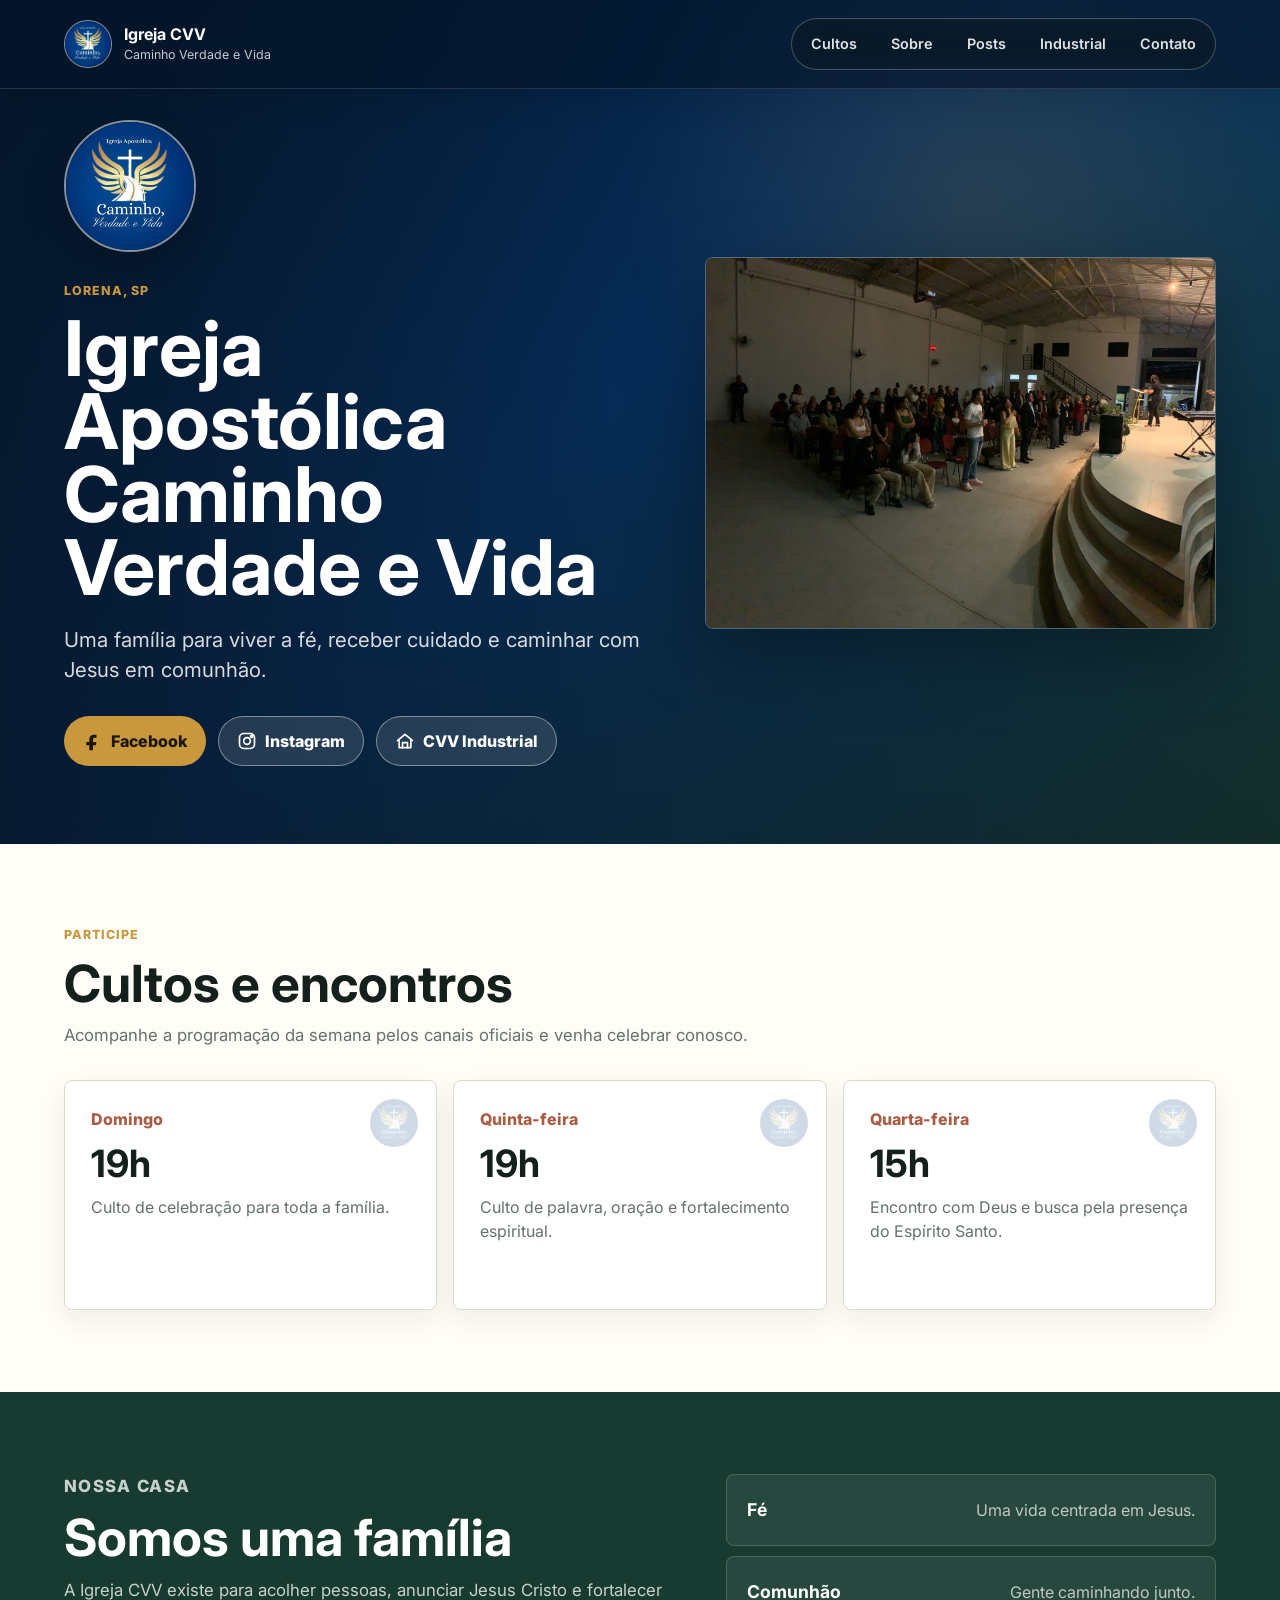
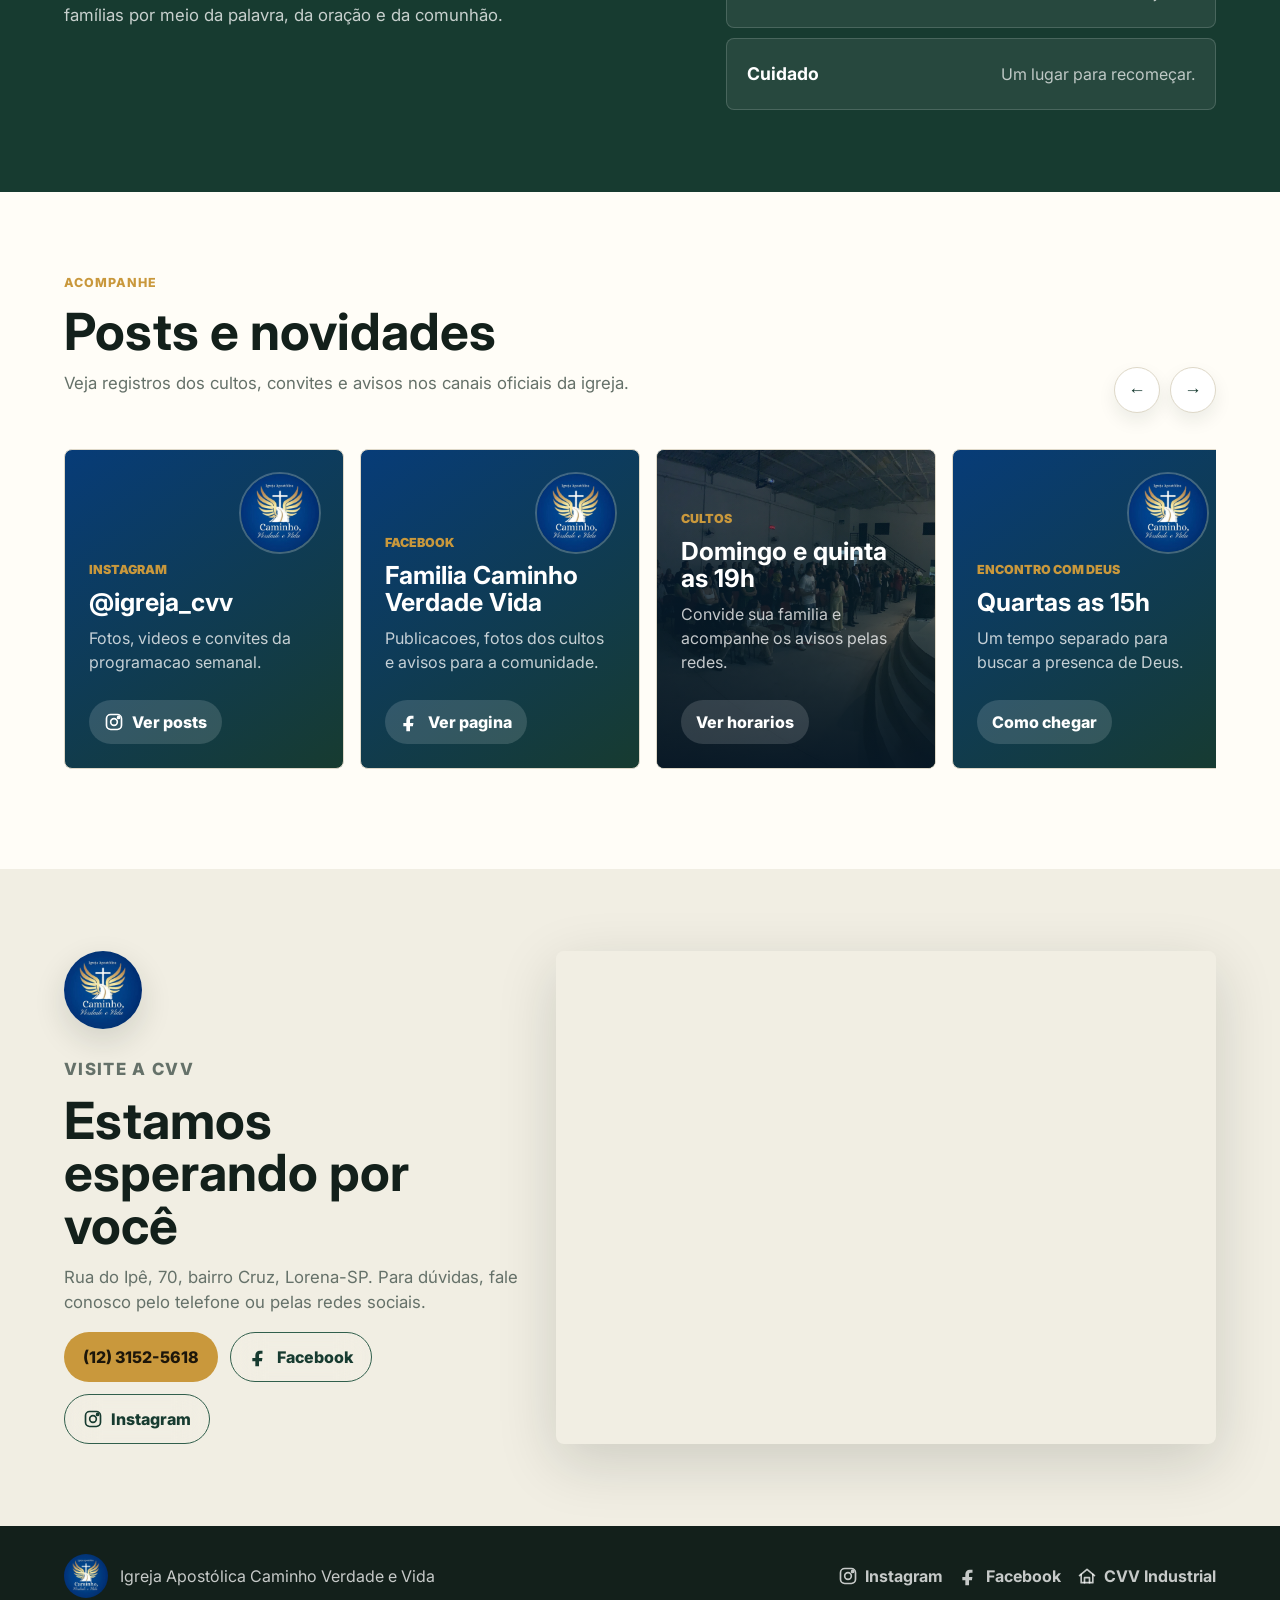
==== index.html @ 61fa4455 "Add site favicon" ====
<!doctype html>
<html lang="pt-BR">
  <head>
    <meta charset="UTF-8" />
    <meta name="viewport" content="width=device-width, initial-scale=1.0" />
    <meta
      name="description"
      content="Igreja Apostólica Caminho Verdade e Vida em Lorena-SP. Uma família para viver fé, comunhão e esperança em Jesus."
    />
    <title>Igreja CVV | Caminho Verdade e Vida</title>
    <link rel="icon" type="image/jpeg" href="assets/logo-cvv.jpeg" />
    <link rel="apple-touch-icon" href="assets/logo-cvv.jpeg" />
    <link rel="preconnect" href="https://fonts.googleapis.com" />
    <link rel="preconnect" href="https://fonts.gstatic.com" crossorigin />
    <link
      href="https://fonts.googleapis.com/css2?family=Inter:wght@400;500;600;700;800&display=swap"
      rel="stylesheet"
    />
    <link rel="stylesheet" href="styles.css" />
    <script src="script.js" defer></script>
  </head>
  <body>
    <header class="site-header">
      <a class="brand" href="#inicio" aria-label="Igreja CVV">
        <img
          class="brand-logo"
          src="assets/logo-cvv.jpeg"
          onerror="this.style.display='none'"
          alt="Logo da Igreja Caminho Verdade e Vida"
        />
        <span>
          <strong>Igreja CVV</strong>
          <small>Caminho Verdade e Vida</small>
        </span>
      </a>

      <nav class="main-nav" aria-label="Navegação principal">
        <a href="#cultos">Cultos</a>
        <a href="#sobre">Sobre</a>
        <a href="#posts">Posts</a>
        <a href="industrial/">Industrial</a>
        <a href="#contato">Contato</a>
      </nav>
    </header>

    <main id="inicio">
      <section class="hero" aria-labelledby="hero-title">
        <div class="hero-photo-wrap">
          <img
            class="hero-photo-logo"
            src="assets/logo-cvv.jpeg"
            onerror="this.style.display='none'"
            alt="Logo da Igreja Caminho Verdade e Vida"
          />
          <img
            class="hero-image"
            src="assets/igreja-cvv.jpg"
            onerror="this.src='assets/hero-igreja-cvv.png'; this.onerror=null"
            alt="Culto acontecendo na Igreja Caminho Verdade e Vida"
          />
        </div>
        <div class="hero-overlay"></div>

        <div class="hero-content">
          <img
            class="hero-logo"
            src="assets/logo-cvv.jpeg"
            onerror="this.style.display='none'"
            alt="Logo da Igreja Caminho Verdade e Vida"
          />
          <p class="eyebrow">Lorena, SP</p>
          <h1 id="hero-title">Igreja Apostólica Caminho Verdade e Vida</h1>
          <p class="hero-copy">
            Uma família para viver a fé, receber cuidado e caminhar com Jesus em
            comunhão.
          </p>
          <div class="hero-actions">
            <a
              class="button button-primary"
              href="https://www.facebook.com/familiacaminhoverdadevida/?locale=pt_BR"
              target="_blank"
              rel="noreferrer"
            >
              <svg class="social-icon" viewBox="0 0 24 24" aria-hidden="true">
                <path d="M14 8.2h2.2V4.6a18 18 0 0 0-3.2-.2c-3.2 0-5.4 2-5.4 5.6v3.1H4v4h3.6V23H12v-5.9h3.5l.6-4H12v-2.7c0-1.2.3-2.2 2-2.2Z"></path>
              </svg>
              Facebook
            </a>
            <a
              class="button button-secondary"
              href="https://www.instagram.com/igreja_cvv/"
              target="_blank"
              rel="noreferrer"
            >
              <svg class="social-icon" viewBox="0 0 24 24" aria-hidden="true">
                <rect x="3" y="3" width="18" height="18" rx="5"></rect>
                <circle cx="12" cy="12" r="4"></circle>
                <circle cx="17.5" cy="6.5" r="1.2"></circle>
              </svg>
              Instagram
            </a>
            <a class="button button-secondary" href="industrial/">
              <svg class="social-icon" viewBox="0 0 24 24" aria-hidden="true">
                <polyline points="3 11.5 12 4 21 11.5"></polyline>
                <polyline points="5 10 5 20 19 20 19 10"></polyline>
                <polyline points="9 20 9 14 15 14 15 20"></polyline>
              </svg>
              CVV Industrial
            </a>
          </div>
        </div>
      </section>

      <section id="cultos" class="section schedule-section">
        <div class="section-heading">
          <p class="eyebrow">Participe</p>
          <h2>Cultos e encontros</h2>
          <p>
            Acompanhe a programação da semana pelos canais oficiais e venha
            celebrar conosco.
          </p>
        </div>

        <div class="schedule-grid" aria-label="Programação">
          <article class="schedule-card">
            <img src="assets/logo-cvv.jpeg" onerror="this.style.display='none'" alt="" />
            <span>Domingo</span>
            <strong>19h</strong>
            <p>Culto de celebração para toda a família.</p>
          </article>
          <article class="schedule-card">
            <img src="assets/logo-cvv.jpeg" onerror="this.style.display='none'" alt="" />
            <span>Quinta-feira</span>
            <strong>19h</strong>
            <p>Culto de palavra, oração e fortalecimento espiritual.</p>
          </article>
          <article class="schedule-card">
            <img src="assets/logo-cvv.jpeg" onerror="this.style.display='none'" alt="" />
            <span>Quarta-feira</span>
            <strong>15h</strong>
            <p>Encontro com Deus e busca pela presença do Espírito Santo.</p>
          </article>
        </div>
      </section>

      <section id="sobre" class="section split-section">
        <div>
          <p class="eyebrow">Nossa casa</p>
          <h2>Somos uma família</h2>
          <p>
            A Igreja CVV existe para acolher pessoas, anunciar Jesus Cristo e
            fortalecer famílias por meio da palavra, da oração e da comunhão.
          </p>
        </div>

        <div class="values-list" aria-label="Valores">
          <div>
            <strong>Fé</strong>
            <span>Uma vida centrada em Jesus.</span>
          </div>
          <div>
            <strong>Comunhão</strong>
            <span>Gente caminhando junto.</span>
          </div>
          <div>
            <strong>Cuidado</strong>
            <span>Um lugar para recomeçar.</span>
          </div>
        </div>
      </section>

      <section id="posts" class="section social-section">
        <div class="section-heading social-heading">
          <div>
            <p class="eyebrow">Acompanhe</p>
            <h2>Posts e novidades</h2>
            <p>
              Veja registros dos cultos, convites e avisos nos canais oficiais
              da igreja.
            </p>
          </div>

          <div class="carousel-controls" aria-label="Controles do carrossel">
            <button class="carousel-button" type="button" data-carousel-prev aria-label="Post anterior">
              &larr;
            </button>
            <button class="carousel-button" type="button" data-carousel-next aria-label="Proximo post">
              &rarr;
            </button>
          </div>
        </div>

        <div class="social-carousel" data-carousel tabindex="0" aria-label="Carrossel de posts">
          <article class="post-card">
            <img src="assets/logo-cvv.jpeg" onerror="this.style.display='none'" alt="" />
            <span>Instagram</span>
            <strong>@igreja_cvv</strong>
            <p>Fotos, videos e convites da programacao semanal.</p>
            <a
              href="https://www.instagram.com/igreja_cvv/"
              target="_blank"
              rel="noreferrer"
            >
              <svg class="social-icon" viewBox="0 0 24 24" aria-hidden="true">
                <rect x="3" y="3" width="18" height="18" rx="5"></rect>
                <circle cx="12" cy="12" r="4"></circle>
                <circle cx="17.5" cy="6.5" r="1.2"></circle>
              </svg>
              Ver posts
            </a>
          </article>

          <article class="post-card">
            <img src="assets/logo-cvv.jpeg" onerror="this.style.display='none'" alt="" />
            <span>Facebook</span>
            <strong>Familia Caminho Verdade Vida</strong>
            <p>Publicacoes, fotos dos cultos e avisos para a comunidade.</p>
            <a
              href="https://www.facebook.com/familiacaminhoverdadevida/?locale=pt_BR"
              target="_blank"
              rel="noreferrer"
            >
              <svg class="social-icon" viewBox="0 0 24 24" aria-hidden="true">
                <path d="M14 8.2h2.2V4.6a18 18 0 0 0-3.2-.2c-3.2 0-5.4 2-5.4 5.6v3.1H4v4h3.6V23H12v-5.9h3.5l.6-4H12v-2.7c0-1.2.3-2.2 2-2.2Z"></path>
              </svg>
              Ver pagina
            </a>
          </article>

          <article class="post-card post-card-photo">
            <img
              src="assets/igreja-cvv.jpg"
              onerror="this.src='assets/hero-igreja-cvv.png'; this.onerror=null"
              alt="Culto na Igreja CVV"
            />
            <span>Cultos</span>
            <strong>Domingo e quinta as 19h</strong>
            <p>Convide sua familia e acompanhe os avisos pelas redes.</p>
            <a href="#cultos">Ver horarios</a>
          </article>

          <article class="post-card">
            <img src="assets/logo-cvv.jpeg" onerror="this.style.display='none'" alt="" />
            <span>Encontro com Deus</span>
            <strong>Quartas as 15h</strong>
            <p>Um tempo separado para buscar a presenca de Deus.</p>
            <a href="#contato">Como chegar</a>
          </article>
        </div>
      </section>

      <section id="contato" class="section contact-section">
        <div class="contact-copy">
          <img
            class="contact-logo"
            src="assets/logo-cvv.jpeg"
            onerror="this.style.display='none'"
            alt="Logo da Igreja Caminho Verdade e Vida"
          />
          <p class="eyebrow">Visite a CVV</p>
          <h2>Estamos esperando por você</h2>
          <p>
            Rua do Ipê, 70, bairro Cruz, Lorena-SP. Para dúvidas, fale conosco
            pelo telefone ou pelas redes sociais.
          </p>

          <div class="contact-actions">
            <a class="button button-primary" href="tel:+551231525618">
              (12) 3152-5618
            </a>
            <a
              class="button button-secondary"
              href="https://www.facebook.com/familiacaminhoverdadevida/?locale=pt_BR"
              target="_blank"
              rel="noreferrer"
            >
              <svg class="social-icon" viewBox="0 0 24 24" aria-hidden="true">
                <path d="M14 8.2h2.2V4.6a18 18 0 0 0-3.2-.2c-3.2 0-5.4 2-5.4 5.6v3.1H4v4h3.6V23H12v-5.9h3.5l.6-4H12v-2.7c0-1.2.3-2.2 2-2.2Z"></path>
              </svg>
              Facebook
            </a>
            <a
              class="button button-secondary"
              href="https://www.instagram.com/igreja_cvv/"
              target="_blank"
              rel="noreferrer"
            >
              <svg class="social-icon" viewBox="0 0 24 24" aria-hidden="true">
                <rect x="3" y="3" width="18" height="18" rx="5"></rect>
                <circle cx="12" cy="12" r="4"></circle>
                <circle cx="17.5" cy="6.5" r="1.2"></circle>
              </svg>
              Instagram
            </a>
          </div>
        </div>

        <iframe
          class="map"
          title="Mapa para Igreja Caminho Verdade e Vida"
          src="https://www.google.com/maps?q=Rua%20do%20Ip%C3%AA%2070%20Cruz%20Lorena%20SP&output=embed"
          loading="lazy"
          referrerpolicy="no-referrer-when-downgrade"
        ></iframe>
      </section>
    </main>

    <footer class="site-footer">
      <div class="footer-brand">
        <img
          src="assets/logo-cvv.jpeg"
          onerror="this.style.display='none'"
          alt="Logo da Igreja Caminho Verdade e Vida"
        />
        <p>Igreja Apostólica Caminho Verdade e Vida</p>
      </div>
      <div>
        <a
          href="https://www.instagram.com/igreja_cvv/"
          target="_blank"
          rel="noreferrer"
        >
          <svg class="social-icon" viewBox="0 0 24 24" aria-hidden="true">
            <rect x="3" y="3" width="18" height="18" rx="5"></rect>
            <circle cx="12" cy="12" r="4"></circle>
            <circle cx="17.5" cy="6.5" r="1.2"></circle>
          </svg>
          Instagram
        </a>
        <a
          href="https://www.facebook.com/familiacaminhoverdadevida/?locale=pt_BR"
          target="_blank"
          rel="noreferrer"
        >
          <svg class="social-icon" viewBox="0 0 24 24" aria-hidden="true">
            <path d="M14 8.2h2.2V4.6a18 18 0 0 0-3.2-.2c-3.2 0-5.4 2-5.4 5.6v3.1H4v4h3.6V23H12v-5.9h3.5l.6-4H12v-2.7c0-1.2.3-2.2 2-2.2Z"></path>
          </svg>
          Facebook
        </a>
        <a href="industrial/">
          <svg class="social-icon" viewBox="0 0 24 24" aria-hidden="true">
            <polyline points="3 11.5 12 4 21 11.5"></polyline>
            <polyline points="5 10 5 20 19 20 19 10"></polyline>
            <polyline points="9 20 9 14 15 14 15 20"></polyline>
          </svg>
          CVV Industrial
        </a>
      </div>
    </footer>
  </body>
</html>
---- styles.css ----
:root {
  color-scheme: light;
  --ink: #13201b;
  --muted: #657169;
  --paper: #fffdf7;
  --soft: #f1eee3;
  --line: #ded8c8;
  --green: #315f4c;
  --green-dark: #173b30;
  --gold: #c9983c;
  --clay: #a85d44;
  --white: #ffffff;
  --blue: #073c78;
  --shadow: 0 18px 60px rgb(19 32 27 / 16%);
}

* {
  box-sizing: border-box;
}

html {
  scroll-behavior: smooth;
}

body {
  margin: 0;
  background: var(--paper);
  color: var(--ink);
  font-family: "Inter", Arial, sans-serif;
  line-height: 1.5;
}

a {
  color: inherit;
  text-decoration: none;
}

.site-header {
  position: fixed;
  inset: 0 0 auto;
  z-index: 10;
  display: flex;
  align-items: center;
  justify-content: space-between;
  gap: 24px;
  padding: 18px clamp(18px, 5vw, 72px);
  border-bottom: 1px solid rgb(255 255 255 / 12%);
  background: rgb(5 22 42 / 68%);
  color: var(--white);
  box-shadow: 0 10px 32px rgb(0 0 0 / 10%);
  backdrop-filter: blur(18px);
}

.brand {
  display: inline-flex;
  align-items: center;
  gap: 12px;
  min-width: 0;
}

.brand-logo {
  width: 48px;
  height: 48px;
  border: 1px solid rgb(255 255 255 / 48%);
  border-radius: 50%;
  background: rgb(255 255 255 / 15%);
  object-fit: cover;
  backdrop-filter: blur(12px);
}

.brand strong,
.brand small {
  display: block;
}

.brand strong {
  font-size: 1rem;
}

.brand small {
  color: rgb(255 255 255 / 78%);
  font-size: 0.78rem;
}

.main-nav {
  display: flex;
  align-items: center;
  gap: 8px;
  padding: 6px;
  border: 1px solid rgb(255 255 255 / 24%);
  border-radius: 999px;
  background: rgb(19 32 27 / 26%);
  backdrop-filter: blur(18px);
}

.main-nav a {
  padding: 8px 13px;
  border-radius: 999px;
  color: rgb(255 255 255 / 88%);
  font-size: 0.9rem;
  font-weight: 600;
}

.main-nav a:hover {
  background: rgb(255 255 255 / 15%);
  color: var(--white);
}

.hero {
  position: relative;
  display: flex;
  min-height: 820px;
  align-items: center;
  justify-content: space-between;
  gap: clamp(28px, 5vw, 72px);
  padding: 120px clamp(18px, 5vw, 72px) 78px;
  background:
    radial-gradient(circle at 76% 24%, rgb(201 152 60 / 22%), transparent 30%),
    linear-gradient(135deg, #05162a 0%, #073c78 48%, #173b30 100%);
  overflow: hidden;
  isolation: isolate;
}

.hero-photo-wrap,
.hero-overlay,
.hero-content {
  position: relative;
  z-index: 1;
}

.hero-photo-wrap {
  position: relative;
  flex: 0 1 50%;
  min-width: 0;
  max-width: 780px;
  border: 1px solid rgb(255 255 255 / 28%);
  border-radius: 8px;
  box-shadow: 0 24px 76px rgb(0 0 0 / 34%);
  overflow: hidden;
}

.hero-photo-logo {
  display: none;
}

.hero-image {
  display: block;
  width: 100%;
  height: auto;
  max-height: 560px;
  object-fit: cover;
  object-position: center;
}

.hero-overlay {
  position: absolute;
  inset: 0;
  z-index: 0;
  background:
    linear-gradient(90deg, rgb(5 22 42 / 82%) 0%, rgb(5 22 42 / 42%) 48%, rgb(5 22 42 / 18%) 100%),
    linear-gradient(0deg, rgb(19 32 27 / 34%) 0%, transparent 58%);
}

.hero-content {
  flex: 0 1 650px;
  order: -1;
  width: min(760px, calc(100% - 36px));
  color: var(--white);
}

.hero-logo {
  width: clamp(86px, 12vw, 132px);
  height: clamp(86px, 12vw, 132px);
  margin-bottom: 24px;
  border: 2px solid rgb(255 255 255 / 52%);
  border-radius: 50%;
  box-shadow: 0 16px 42px rgb(0 0 0 / 24%);
  object-fit: cover;
}

.eyebrow {
  margin: 0 0 12px;
  color: var(--gold);
  font-size: 0.78rem;
  font-weight: 800;
  letter-spacing: 0.08em;
  text-transform: uppercase;
}

h1,
h2,
p {
  margin-top: 0;
}

h1 {
  max-width: 780px;
  margin-bottom: 20px;
  font-size: clamp(2.65rem, 6vw, 5.8rem);
  line-height: 0.95;
  letter-spacing: 0;
}

h2 {
  margin-bottom: 14px;
  font-size: clamp(2rem, 4vw, 3.6rem);
  line-height: 1.02;
  letter-spacing: 0;
}

.hero-copy {
  max-width: 610px;
  margin-bottom: 30px;
  color: rgb(255 255 255 / 84%);
  font-size: clamp(1.06rem, 2vw, 1.28rem);
}

.button {
  display: inline-flex;
  min-height: 48px;
  align-items: center;
  justify-content: center;
  gap: 8px;
  padding: 12px 18px;
  border: 1px solid transparent;
  border-radius: 999px;
  font-weight: 800;
  transition:
    transform 160ms ease,
    background-color 160ms ease,
    border-color 160ms ease;
}

.button:hover {
  transform: translateY(-2px);
}

.button-primary {
  background: var(--gold);
  color: #1c160a;
}

.button-secondary {
  border-color: rgb(255 255 255 / 42%);
  background: rgb(255 255 255 / 12%);
  color: var(--white);
  backdrop-filter: blur(16px);
}

.hero-actions,
.contact-actions {
  display: flex;
  flex-wrap: wrap;
  gap: 12px;
}

.social-icon {
  width: 20px;
  height: 20px;
  flex: 0 0 auto;
  fill: none;
  stroke: currentColor;
  stroke-linecap: round;
  stroke-linejoin: round;
  stroke-width: 2;
}

.social-icon path {
  fill: currentColor;
  stroke: none;
}

.section {
  padding: 82px clamp(18px, 5vw, 72px);
}

.section-heading {
  max-width: 720px;
  margin-bottom: 32px;
}

.section-heading p:not(.eyebrow),
.split-section p,
.contact-copy p {
  color: var(--muted);
  font-size: 1.05rem;
}

.schedule-section {
  background: var(--paper);
}

.schedule-grid {
  display: grid;
  grid-template-columns: repeat(3, minmax(0, 1fr));
  gap: 16px;
}

.schedule-card {
  position: relative;
  min-height: 230px;
  padding: 26px;
  border: 1px solid var(--line);
  border-radius: 8px;
  background: var(--white);
  box-shadow: 0 10px 28px rgb(19 32 27 / 7%);
  overflow: hidden;
}

.schedule-card img {
  position: absolute;
  top: 18px;
  right: 18px;
  width: 48px;
  height: 48px;
  border-radius: 50%;
  opacity: 0.18;
  object-fit: cover;
}

.schedule-card span {
  color: var(--clay);
  font-weight: 800;
}

.schedule-card strong {
  display: block;
  margin: 14px 0 12px;
  font-size: clamp(1.7rem, 3vw, 2.35rem);
  line-height: 1;
}

.schedule-card p {
  margin-bottom: 0;
  color: var(--muted);
}

.split-section {
  display: grid;
  grid-template-columns: minmax(0, 1.1fr) minmax(280px, 0.9fr);
  gap: clamp(28px, 5vw, 72px);
  align-items: start;
  background: var(--green-dark);
  color: var(--white);
}

.split-section p {
  max-width: 680px;
  color: rgb(255 255 255 / 76%);
}

.values-list {
  display: grid;
  gap: 10px;
}

.values-list div {
  display: flex;
  align-items: center;
  justify-content: space-between;
  gap: 18px;
  min-height: 72px;
  padding: 18px 20px;
  border: 1px solid rgb(255 255 255 / 16%);
  border-radius: 8px;
  background: rgb(255 255 255 / 7%);
}

.values-list strong {
  font-size: 1.1rem;
}

.values-list span {
  color: rgb(255 255 255 / 70%);
  text-align: right;
}

.social-section {
  background: var(--paper);
}

.social-heading {
  display: flex;
  align-items: end;
  justify-content: space-between;
  gap: 24px;
  max-width: none;
}

.carousel-controls {
  display: flex;
  gap: 10px;
}

.carousel-button {
  display: grid;
  width: 46px;
  height: 46px;
  place-items: center;
  border: 1px solid var(--line);
  border-radius: 50%;
  background: var(--white);
  color: var(--green-dark);
  cursor: pointer;
  font-size: 1.1rem;
  font-weight: 900;
  box-shadow: 0 8px 18px rgb(19 32 27 / 8%);
}

.carousel-button:hover {
  border-color: var(--gold);
}

.social-carousel {
  display: grid;
  grid-auto-columns: minmax(280px, 360px);
  grid-auto-flow: column;
  gap: 16px;
  overflow-x: auto;
  padding: 4px 0 18px;
  scroll-snap-type: x mandatory;
  scrollbar-color: var(--gold) transparent;
}

.post-card {
  position: relative;
  display: flex;
  min-height: 320px;
  flex-direction: column;
  justify-content: flex-end;
  padding: 24px;
  border: 1px solid var(--line);
  border-radius: 8px;
  background:
    linear-gradient(145deg, rgb(7 60 120 / 92%), rgb(23 59 48 / 94)),
    var(--blue);
  color: var(--white);
  overflow: hidden;
  scroll-snap-align: start;
}

.post-card > img {
  position: absolute;
  top: 22px;
  right: 22px;
  width: 82px;
  height: 82px;
  border: 2px solid rgb(255 255 255 / 22%);
  border-radius: 50%;
  object-fit: cover;
}

.post-card-photo > img {
  inset: 0;
  width: 100%;
  height: 100%;
  border: 0;
  border-radius: 0;
  opacity: 0.62;
}

.post-card-photo::after {
  position: absolute;
  inset: 0;
  content: "";
  background: linear-gradient(0deg, rgb(7 23 37 / 94%) 0%, rgb(7 23 37 / 20%) 78%);
}

.post-card span,
.post-card strong,
.post-card p,
.post-card a {
  position: relative;
  z-index: 1;
}

.post-card span {
  color: var(--gold);
  font-size: 0.78rem;
  font-weight: 900;
  text-transform: uppercase;
}

.post-card strong {
  display: block;
  margin: 10px 0;
  font-size: 1.55rem;
  line-height: 1.08;
}

.post-card p {
  color: rgb(255 255 255 / 76%);
}

.post-card a {
  display: inline-flex;
  width: fit-content;
  min-height: 42px;
  align-items: center;
  gap: 8px;
  margin-top: 10px;
  padding: 10px 15px;
  border-radius: 999px;
  background: rgb(255 255 255 / 14%);
  color: var(--white);
  font-weight: 800;
}

.contact-section {
  display: grid;
  grid-template-columns: minmax(0, 0.82fr) minmax(320px, 1.18fr);
  gap: 34px;
  align-items: stretch;
  background: var(--soft);
}

.contact-copy {
  align-self: center;
}

.contact-logo {
  width: 78px;
  height: 78px;
  margin-bottom: 22px;
  border-radius: 50%;
  object-fit: cover;
  box-shadow: 0 12px 32px rgb(19 32 27 / 14%);
}

.contact-copy .button-secondary {
  border-color: var(--green);
  background: transparent;
  color: var(--green-dark);
}

.map {
  width: 100%;
  min-height: 390px;
  border: 0;
  border-radius: 8px;
  box-shadow: var(--shadow);
}

.site-footer {
  display: flex;
  align-items: center;
  justify-content: space-between;
  gap: 18px;
  padding: 28px clamp(18px, 5vw, 72px);
  background: var(--ink);
  color: rgb(255 255 255 / 76%);
}

.site-footer p {
  margin-bottom: 0;
}

.site-footer > div:last-child {
  display: flex;
  align-items: center;
  flex-wrap: wrap;
  gap: 16px;
  font-weight: 700;
}

.site-footer > div:last-child a {
  display: inline-flex;
  align-items: center;
  gap: 7px;
}

.footer-brand {
  display: flex;
  align-items: center;
  gap: 12px;
}

.footer-brand img {
  width: 44px;
  height: 44px;
  border-radius: 50%;
  object-fit: cover;
}

.site-footer a:hover {
  color: var(--white);
}

@media (max-width: 820px) {
  .site-header {
    align-items: flex-start;
  }

  .brand small {
    display: none;
  }

  .main-nav {
    gap: 2px;
  }

  .main-nav a {
    padding-inline: 9px;
    font-size: 0.78rem;
  }

  .hero,
  .hero-photo-wrap {
    min-height: auto;
  }

  .hero {
    flex-direction: column;
    align-items: stretch;
    padding-top: 152px;
  }

  .hero-photo-wrap {
    flex-basis: auto;
    width: 100%;
    max-width: none;
  }

  .hero-photo-logo {
    position: absolute;
    top: 18px;
    left: 18px;
    z-index: 1;
    display: block;
    width: 82px;
    height: 82px;
    border: 2px solid rgb(255 255 255 / 72%);
    border-radius: 50%;
    box-shadow: 0 12px 32px rgb(0 0 0 / 24%);
    object-fit: cover;
  }

  .hero-image {
    max-height: 420px;
  }

  .hero-overlay {
    background: linear-gradient(0deg, rgb(5 22 42 / 88%) 0%, rgb(5 22 42 / 64%) 58%, rgb(5 22 42 / 34%) 100%);
  }

  .hero-content {
    order: 0;
    align-self: auto;
    min-width: 0;
    width: auto;
  }

  .hero-content .hero-logo {
    display: none;
  }

  h1 {
    max-width: 100%;
    font-size: clamp(1.95rem, 9vw, 2.65rem);
    line-height: 1;
    overflow-wrap: break-word;
  }

  .section {
    padding-block: 62px;
  }

  .schedule-grid,
  .split-section,
  .contact-section {
    grid-template-columns: 1fr;
  }

  .social-heading {
    align-items: flex-start;
    flex-direction: column;
  }

  .schedule-card {
    min-height: 0;
  }

  .values-list div {
    align-items: flex-start;
    flex-direction: column;
  }

  .values-list span {
    text-align: left;
  }

  .site-footer {
    align-items: flex-start;
    flex-direction: column;
  }
}

@media (max-width: 520px) {
  .site-header {
    flex-direction: column;
    gap: 12px;
  }

  .main-nav {
    width: 100%;
    justify-content: space-between;
    overflow-x: auto;
  }

  .button {
    width: 100%;
  }

  .hero {
    padding-inline: 24px;
  }

  .hero-photo-wrap,
  .hero-content {
    width: calc(100vw - 48px);
    max-width: calc(100vw - 48px);
  }

  .map {
    min-height: 320px;
  }
}
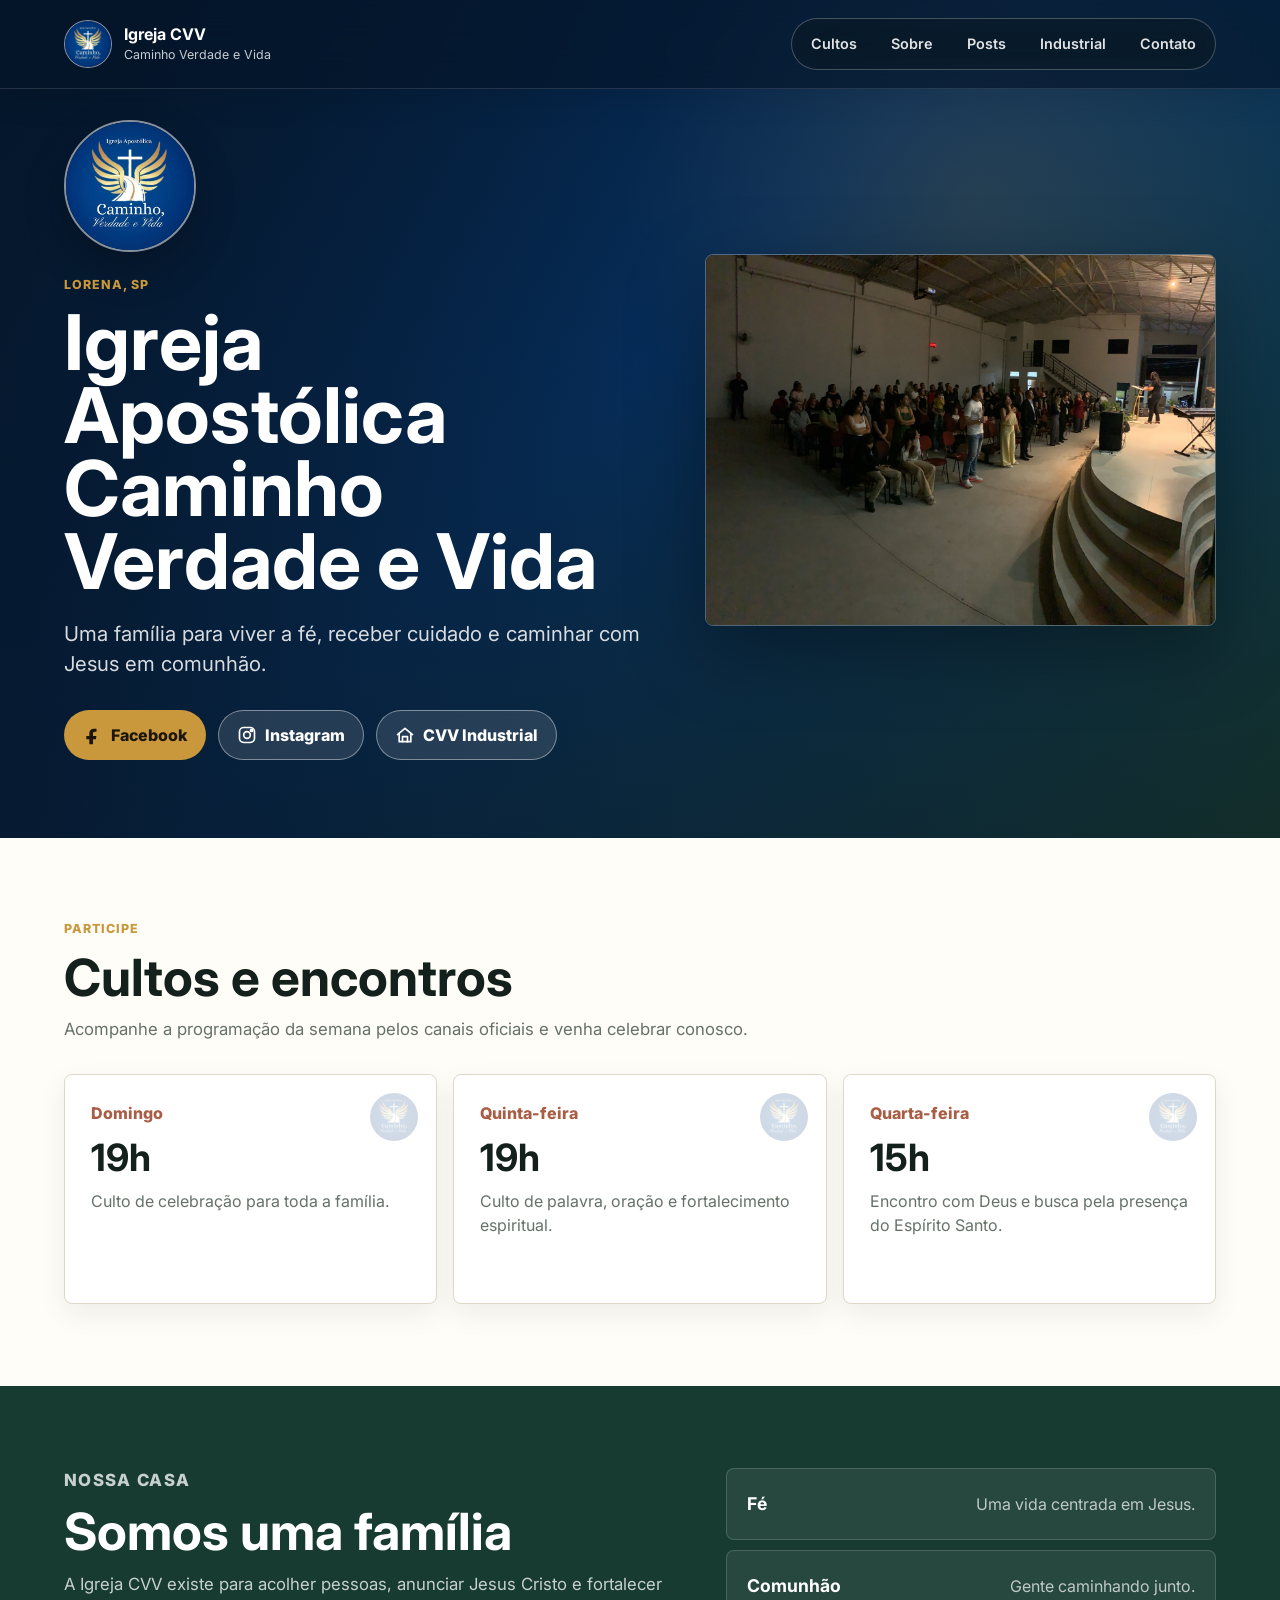
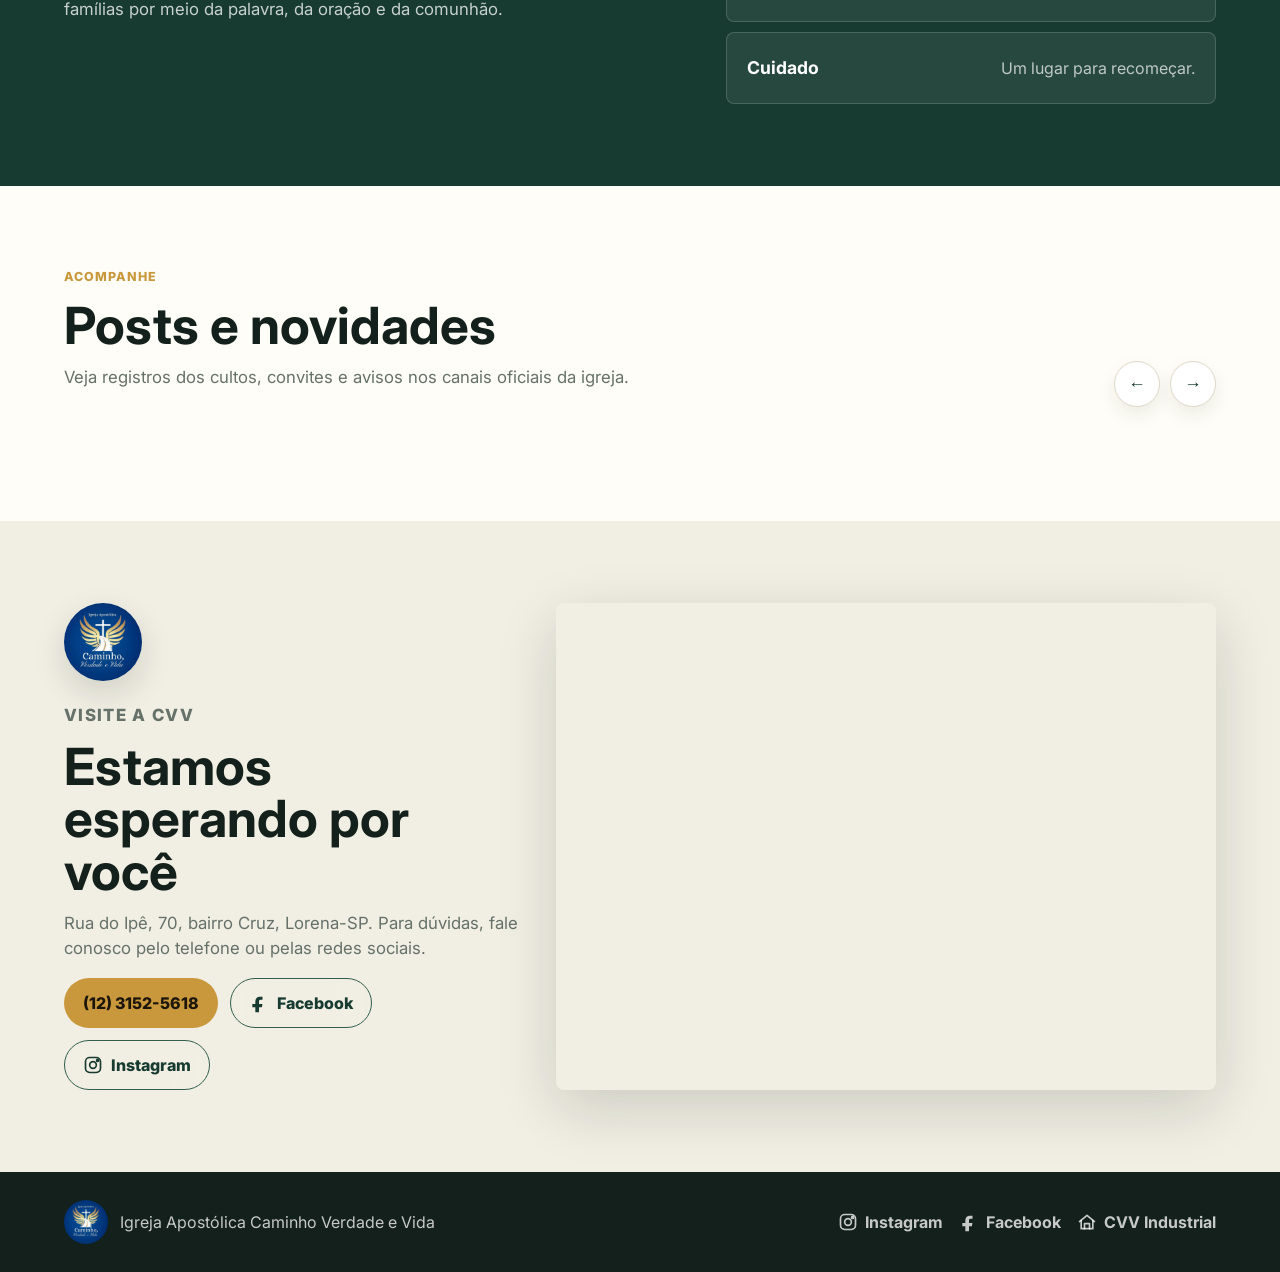
==== commit 75fb5986: "Integra feed do Instagram" ====
--- a/index.html
+++ b/index.html
@@ -17,6 +17,7 @@
       rel="stylesheet"
     />
     <link rel="stylesheet" href="styles.css" />
+    <script src="https://elfsightcdn.com/platform.js" async></script>
     <script src="script.js" defer></script>
   </head>
   <body>
@@ -190,62 +191,11 @@
           </div>
         </div>
 
-        <div class="social-carousel" data-carousel tabindex="0" aria-label="Carrossel de posts">
-          <article class="post-card">
-            <img src="assets/logo-cvv.jpeg" onerror="this.style.display='none'" alt="" />
-            <span>Instagram</span>
-            <strong>@igreja_cvv</strong>
-            <p>Fotos, videos e convites da programacao semanal.</p>
-            <a
-              href="https://www.instagram.com/igreja_cvv/"
-              target="_blank"
-              rel="noreferrer"
-            >
-              <svg class="social-icon" viewBox="0 0 24 24" aria-hidden="true">
-                <rect x="3" y="3" width="18" height="18" rx="5"></rect>
-                <circle cx="12" cy="12" r="4"></circle>
-                <circle cx="17.5" cy="6.5" r="1.2"></circle>
-              </svg>
-              Ver posts
-            </a>
-          </article>
-
-          <article class="post-card">
-            <img src="assets/logo-cvv.jpeg" onerror="this.style.display='none'" alt="" />
-            <span>Facebook</span>
-            <strong>Familia Caminho Verdade Vida</strong>
-            <p>Publicacoes, fotos dos cultos e avisos para a comunidade.</p>
-            <a
-              href="https://www.facebook.com/familiacaminhoverdadevida/?locale=pt_BR"
-              target="_blank"
-              rel="noreferrer"
-            >
-              <svg class="social-icon" viewBox="0 0 24 24" aria-hidden="true">
-                <path d="M14 8.2h2.2V4.6a18 18 0 0 0-3.2-.2c-3.2 0-5.4 2-5.4 5.6v3.1H4v4h3.6V23H12v-5.9h3.5l.6-4H12v-2.7c0-1.2.3-2.2 2-2.2Z"></path>
-              </svg>
-              Ver pagina
-            </a>
-          </article>
-
-          <article class="post-card post-card-photo">
-            <img
-              src="assets/igreja-cvv.jpg"
-              onerror="this.src='assets/hero-igreja-cvv.png'; this.onerror=null"
-              alt="Culto na Igreja CVV"
-            />
-            <span>Cultos</span>
-            <strong>Domingo e quinta as 19h</strong>
-            <p>Convide sua familia e acompanhe os avisos pelas redes.</p>
-            <a href="#cultos">Ver horarios</a>
-          </article>
-
-          <article class="post-card">
-            <img src="assets/logo-cvv.jpeg" onerror="this.style.display='none'" alt="" />
-            <span>Encontro com Deus</span>
-            <strong>Quartas as 15h</strong>
-            <p>Um tempo separado para buscar a presenca de Deus.</p>
-            <a href="#contato">Como chegar</a>
-          </article>
+        <div class="instagram-feed-wrap" aria-label="Feed do Instagram da igreja">
+          <div
+            class="elfsight-app-8fddd3f9-241a-46f8-a516-b1ddc39b5a9e"
+            data-elfsight-app-lazy
+          ></div>
         </div>
       </section>
 
--- a/styles.css
+++ b/styles.css
@@ -28,6 +28,13 @@
   color: var(--ink);
   font-family: "Inter", Arial, sans-serif;
   line-height: 1.5;
+  overflow-x: hidden;
+}
+
+img,
+iframe {
+  display: block;
+  max-width: 100%;
 }
 
 a {
@@ -150,6 +157,11 @@
   max-height: 560px;
   object-fit: cover;
   object-position: center;
+}
+
+.industrial-hero-image {
+  height: 560px;
+  object-position: center 38%;
 }
 
 .hero-overlay {
@@ -411,6 +423,18 @@
   border-color: var(--gold);
 }
 
+.instagram-feed-wrap {
+  width: 100%;
+  overflow: hidden;
+  border-radius: 12px;
+  background: var(--white);
+  box-shadow: 0 12px 30px rgb(19 32 27 / 8%);
+}
+
+.instagram-feed-wrap > div {
+  width: 100%;
+}
+
 .social-carousel {
   display: grid;
   grid-auto-columns: minmax(280px, 360px);
@@ -586,39 +610,71 @@
   color: var(--white);
 }
 
-@media (max-width: 820px) {
+@media (max-width: 980px) {
   .site-header {
-    align-items: flex-start;
-  }
-
-  .brand small {
-    display: none;
+    flex-wrap: wrap;
+    padding-block: 14px;
   }
 
   .main-nav {
-    gap: 2px;
-  }
-
-  .main-nav a {
-    padding-inline: 9px;
-    font-size: 0.78rem;
-  }
-
-  .hero,
-  .hero-photo-wrap {
+    width: 100%;
+    justify-content: center;
+    flex-wrap: wrap;
+  }
+
+  .hero {
     min-height: auto;
-  }
-
-  .hero {
     flex-direction: column;
     align-items: stretch;
-    padding-top: 152px;
+    gap: 18px;
+    padding-top: 128px;
+    padding-bottom: 32px;
   }
 
   .hero-photo-wrap {
     flex-basis: auto;
     width: 100%;
     max-width: none;
+    margin-top: 0;
+  }
+
+  .hero-content {
+    order: 0;
+    width: 100%;
+    max-width: 100%;
+    flex: 0 1 auto;
+    padding-top: 0;
+  }
+
+  .schedule-grid {
+    grid-template-columns: repeat(2, minmax(0, 1fr));
+  }
+
+  .split-section,
+  .contact-section {
+    grid-template-columns: 1fr;
+  }
+}
+
+@media (max-width: 820px) {
+  .brand small {
+    display: none;
+  }
+
+  .main-nav {
+    gap: 2px;
+    overflow-x: auto;
+    scrollbar-width: none;
+  }
+
+  .main-nav::-webkit-scrollbar {
+    display: none;
+  }
+
+  .main-nav a {
+    padding-inline: 9px;
+    font-size: 0.78rem;
+    white-space: nowrap;
   }
 
   .hero-photo-logo {
@@ -639,15 +695,13 @@
     max-height: 420px;
   }
 
+  .industrial-hero-image {
+    height: 420px;
+    object-position: center 34%;
+  }
+
   .hero-overlay {
     background: linear-gradient(0deg, rgb(5 22 42 / 88%) 0%, rgb(5 22 42 / 64%) 58%, rgb(5 22 42 / 34%) 100%);
-  }
-
-  .hero-content {
-    order: 0;
-    align-self: auto;
-    min-width: 0;
-    width: auto;
   }
 
   .hero-content .hero-logo {
@@ -665,9 +719,7 @@
     padding-block: 62px;
   }
 
-  .schedule-grid,
-  .split-section,
-  .contact-section {
+  .schedule-grid {
     grid-template-columns: 1fr;
   }
 
@@ -701,24 +753,69 @@
     gap: 12px;
   }
 
+  .brand {
+    width: 100%;
+    justify-content: center;
+  }
+
   .main-nav {
     width: 100%;
     justify-content: space-between;
-    overflow-x: auto;
-  }
-
-  .button {
+    padding: 8px 6px;
+  }
+
+  .button,
+  .contact-actions .button,
+  .hero-actions .button {
+    flex: 1 1 100%;
     width: 100%;
   }
 
   .hero {
-    padding-inline: 24px;
+    padding-inline: 20px;
+    padding-top: 106px;
+    padding-bottom: 18px;
+    gap: 12px;
   }
 
   .hero-photo-wrap,
   .hero-content {
-    width: calc(100vw - 48px);
-    max-width: calc(100vw - 48px);
+    width: calc(100vw - 40px);
+    max-width: calc(100vw - 40px);
+  }
+
+  .hero-photo-wrap {
+    border-radius: 14px;
+  }
+
+  .hero-content {
+    min-width: 0;
+    flex: 0 1 auto;
+  }
+
+  .hero-copy {
+    margin-bottom: 18px;
+  }
+
+  .hero-actions {
+    gap: 8px;
+    margin-top: 0;
+  }
+
+  .section {
+    padding-inline: 20px;
+  }
+
+  .instagram-feed-wrap {
+    margin-top: 4px;
+  }
+
+  .social-carousel {
+    grid-auto-columns: minmax(240px, 82vw);
+  }
+
+  .site-footer {
+    padding-inline: 20px;
   }
 
   .map {
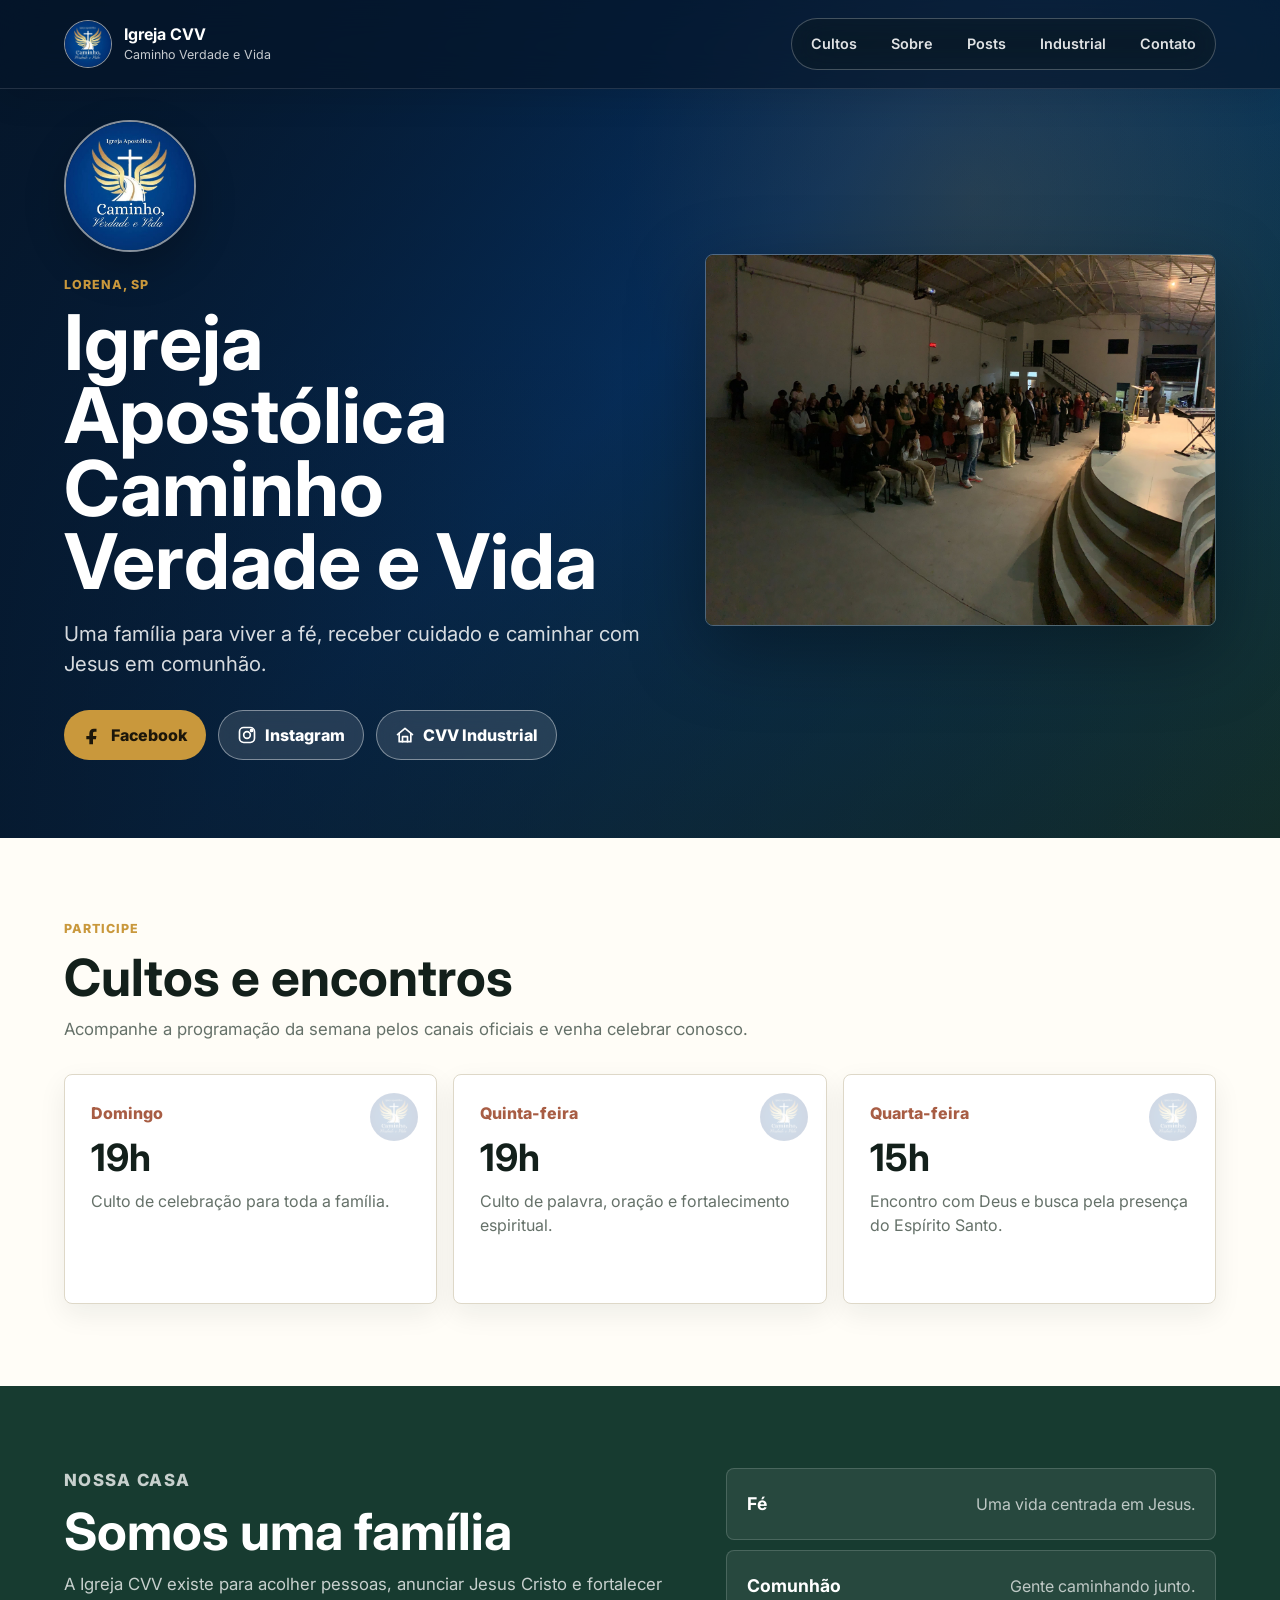
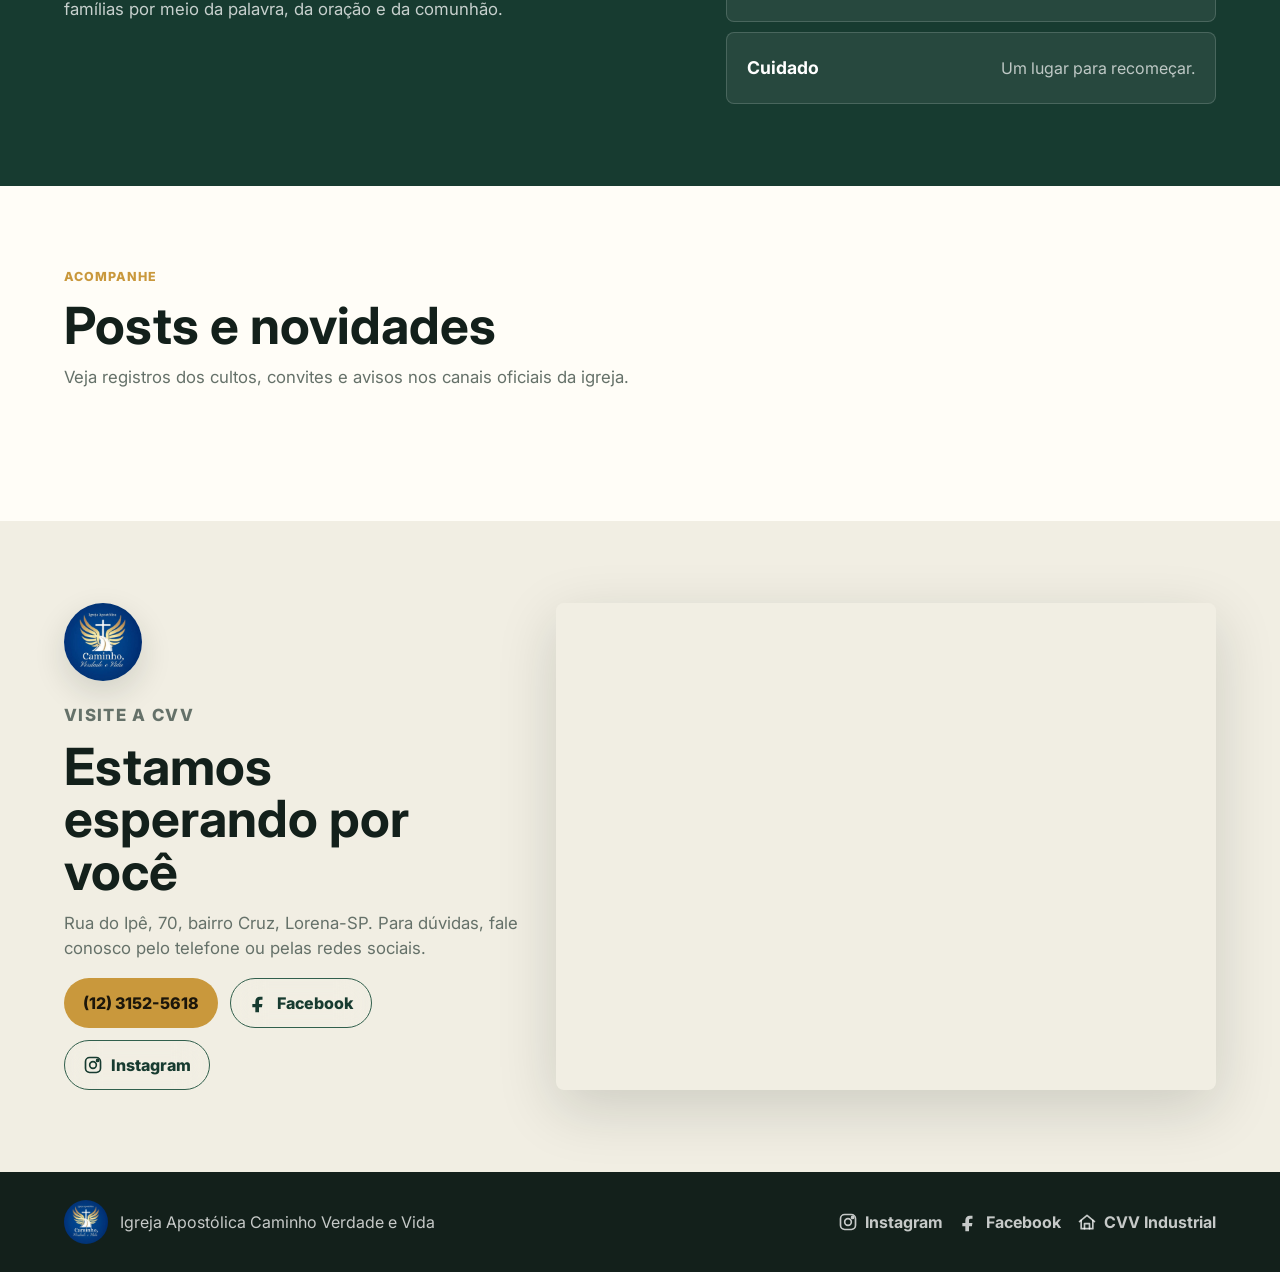
==== commit 4c3717a1: "Ajusta setas do feed Instagram" ====
--- a/index.html
+++ b/index.html
@@ -181,14 +181,6 @@
             </p>
           </div>
 
-          <div class="carousel-controls" aria-label="Controles do carrossel">
-            <button class="carousel-button" type="button" data-carousel-prev aria-label="Post anterior">
-              &larr;
-            </button>
-            <button class="carousel-button" type="button" data-carousel-next aria-label="Proximo post">
-              &rarr;
-            </button>
-          </div>
         </div>
 
         <div class="instagram-feed-wrap" aria-label="Feed do Instagram da igreja">
--- a/styles.css
+++ b/styles.css
@@ -399,30 +399,6 @@
   max-width: none;
 }
 
-.carousel-controls {
-  display: flex;
-  gap: 10px;
-}
-
-.carousel-button {
-  display: grid;
-  width: 46px;
-  height: 46px;
-  place-items: center;
-  border: 1px solid var(--line);
-  border-radius: 50%;
-  background: var(--white);
-  color: var(--green-dark);
-  cursor: pointer;
-  font-size: 1.1rem;
-  font-weight: 900;
-  box-shadow: 0 8px 18px rgb(19 32 27 / 8%);
-}
-
-.carousel-button:hover {
-  border-color: var(--gold);
-}
-
 .instagram-feed-wrap {
   width: 100%;
   overflow: hidden;
@@ -433,6 +409,39 @@
 
 .instagram-feed-wrap > div {
   width: 100%;
+}
+
+.instagram-feed-wrap .eapp-carousel-navigation,
+.instagram-feed-wrap .eapp-navigation,
+.instagram-feed-wrap .eapp-nav-button,
+.instagram-feed-wrap button[aria-label*="Previous"],
+.instagram-feed-wrap button[aria-label*="Next"],
+.instagram-feed-wrap .carousel-navigation,
+.instagram-feed-wrap .eapp-slider-button {
+  opacity: 1;
+  filter: none;
+}
+
+.instagram-feed-wrap .eapp-carousel-navigation button,
+.instagram-feed-wrap .eapp-nav-button,
+.instagram-feed-wrap .carousel-navigation button,
+.instagram-feed-wrap button[aria-label*="Previous"],
+.instagram-feed-wrap button[aria-label*="Next"],
+.instagram-feed-wrap .eapp-slider-button {
+  border: 1px solid rgb(19 32 27 / 20%);
+  background: rgb(255 255 255 / 88%);
+  box-shadow: 0 8px 20px rgb(19 32 27 / 14%);
+  color: var(--green-dark);
+}
+
+.instagram-feed-wrap .eapp-carousel-navigation button:hover,
+.instagram-feed-wrap .eapp-nav-button:hover,
+.instagram-feed-wrap .carousel-navigation button:hover,
+.instagram-feed-wrap button[aria-label*="Previous"]:hover,
+.instagram-feed-wrap button[aria-label*="Next"]:hover,
+.instagram-feed-wrap .eapp-slider-button:hover {
+  border-color: var(--gold);
+  background: var(--white);
 }
 
 .social-carousel {
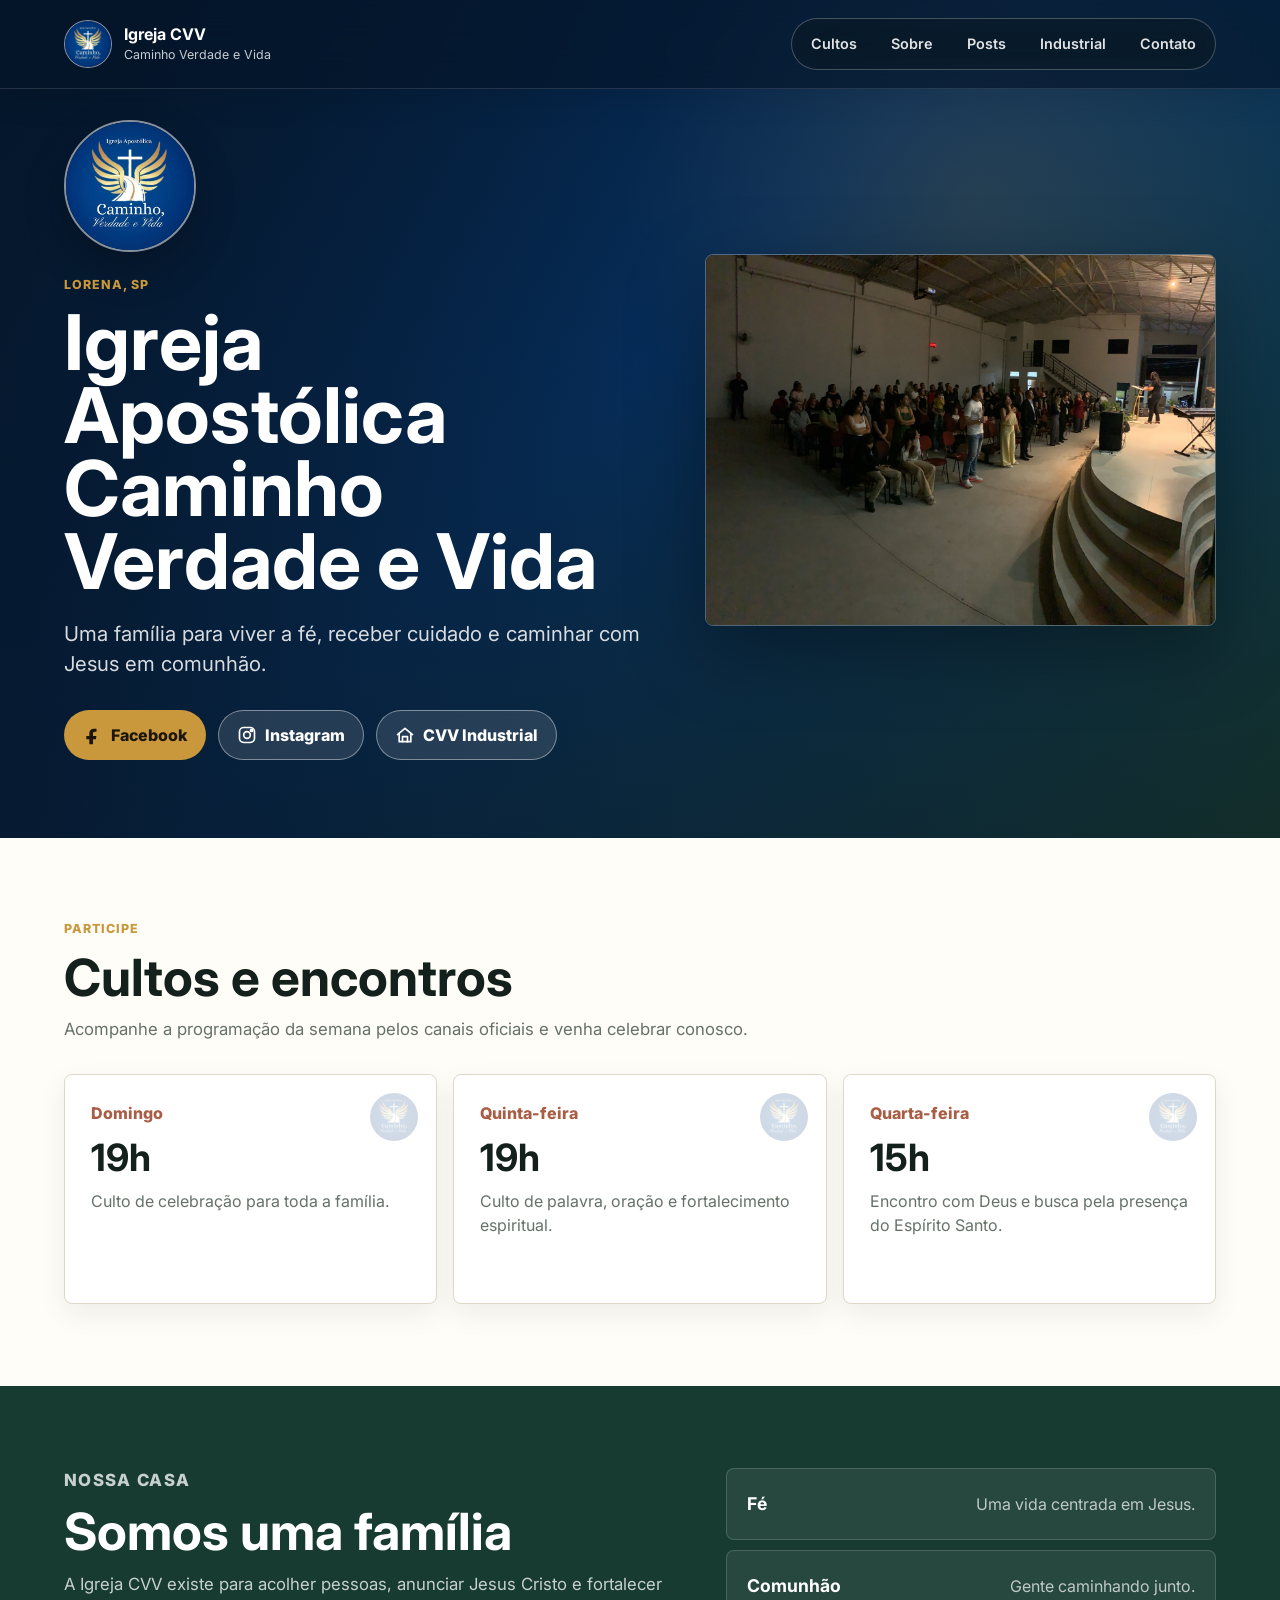
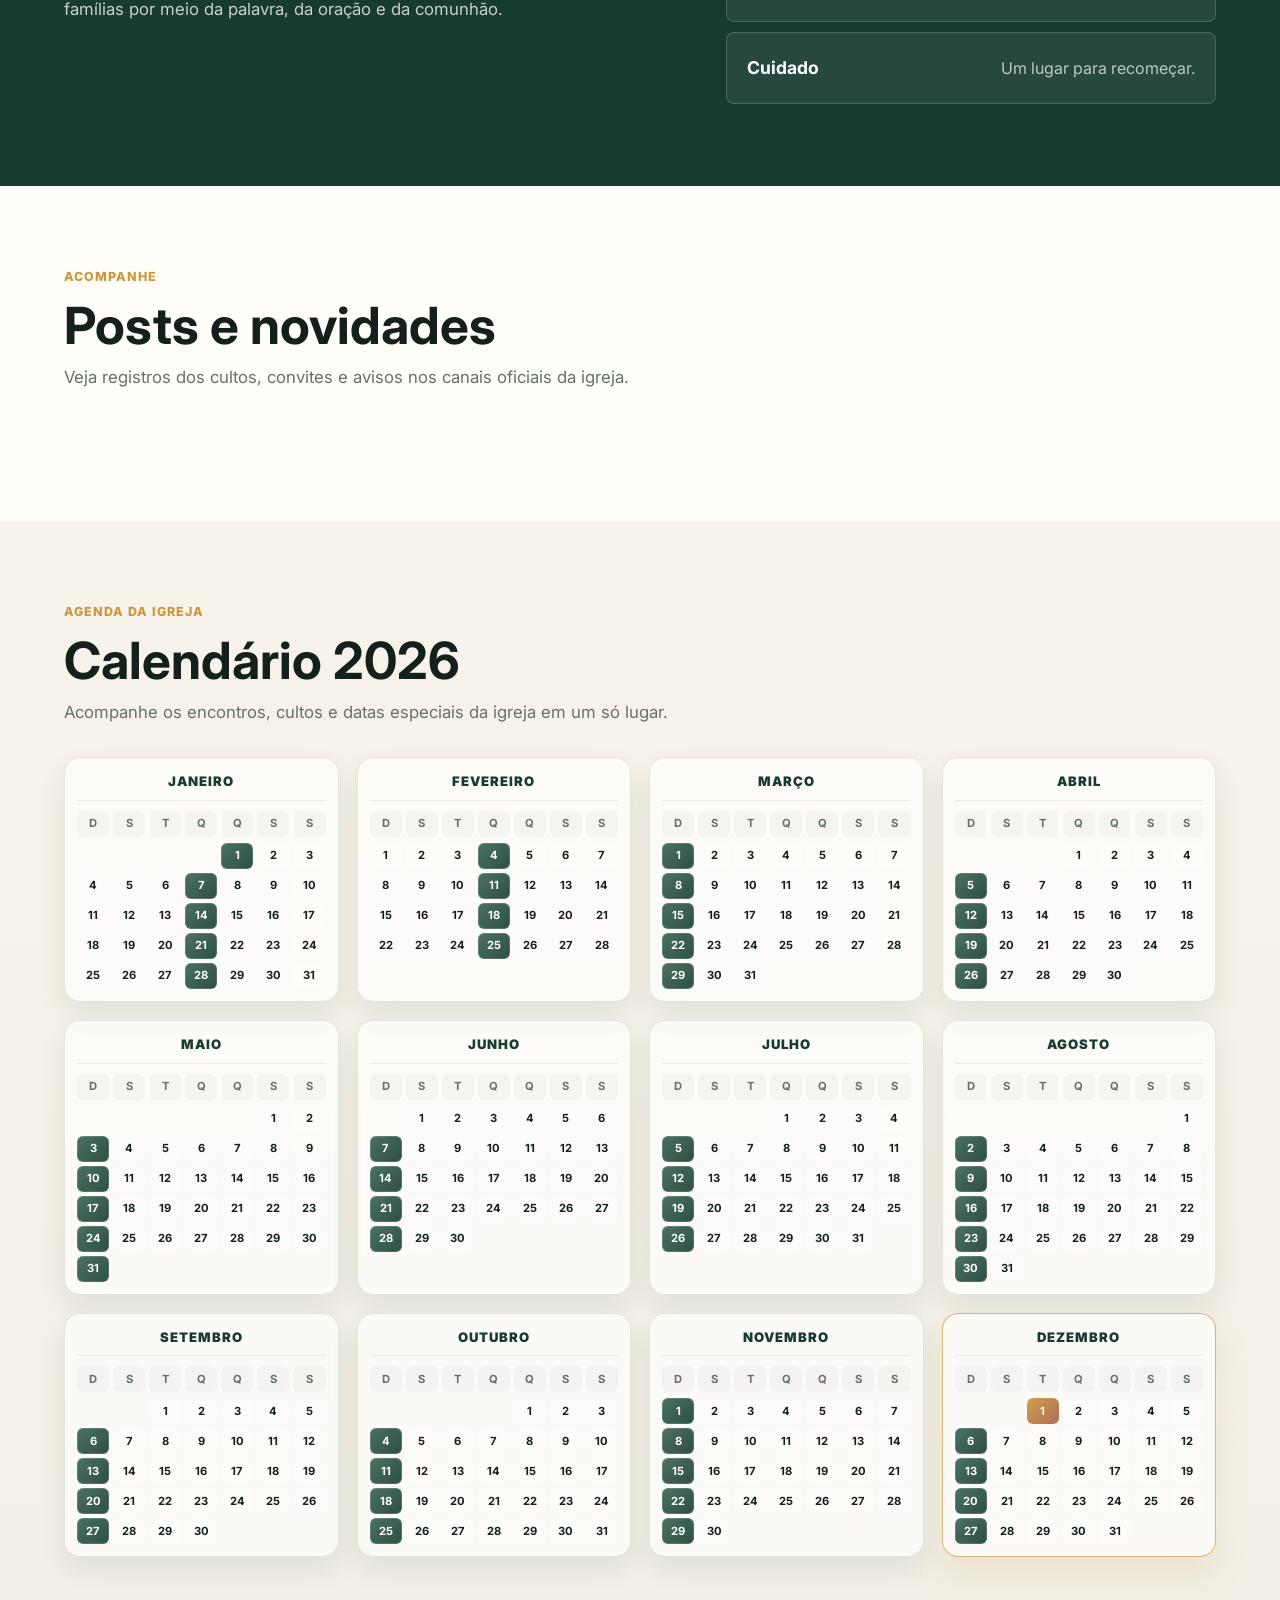
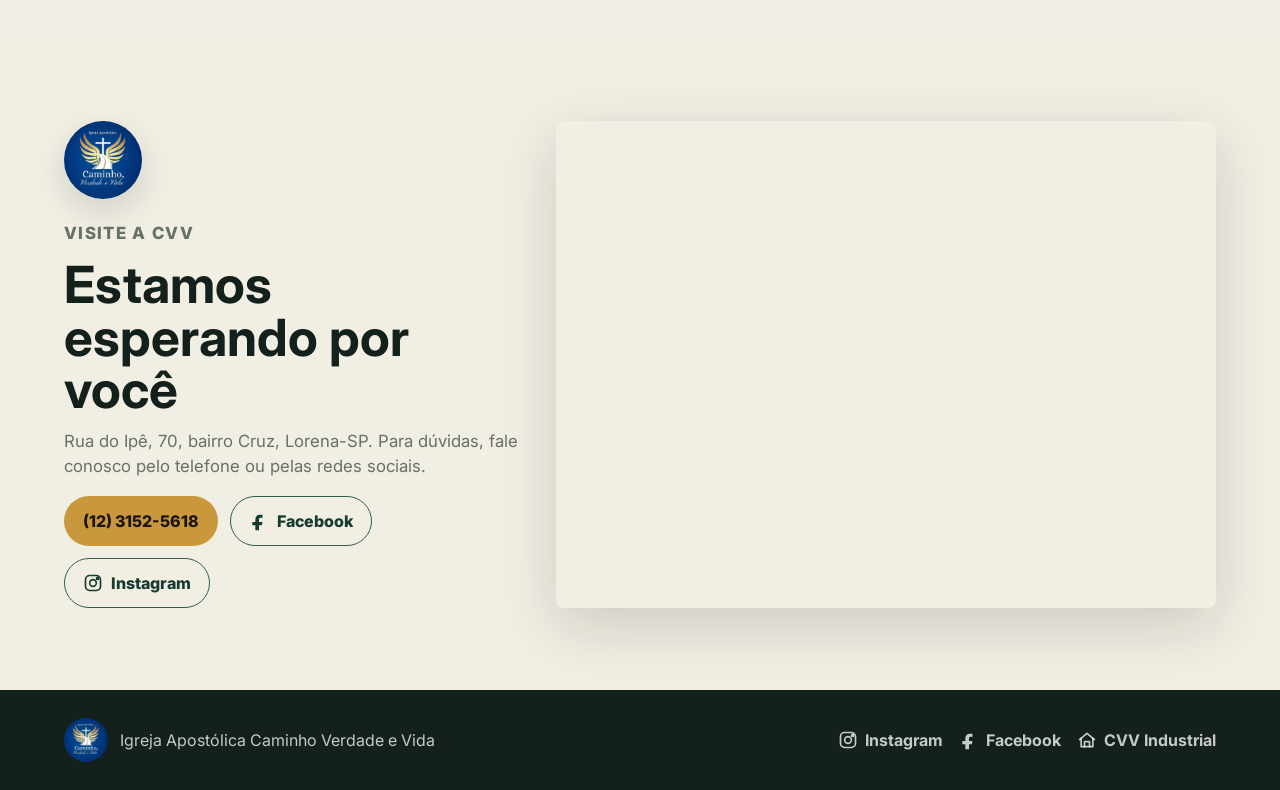
==== commit 4979a3af: "Adiciona calendario 2026" ====
--- a/index.html
+++ b/index.html
@@ -189,6 +189,18 @@
             data-elfsight-app-lazy
           ></div>
         </div>
+      </section>
+
+      <section id="calendario" class="section calendar-section">
+        <div class="section-heading calendar-heading">
+          <p class="eyebrow">Agenda da igreja</p>
+          <h2>Calendário 2026</h2>
+          <p>
+            Acompanhe os encontros, cultos e datas especiais da igreja em um só lugar.
+          </p>
+        </div>
+
+        <div class="calendar-board" id="calendarBoard" aria-live="polite"></div>
       </section>
 
       <section id="contato" class="section contact-section">
--- a/styles.css
+++ b/styles.css
@@ -539,6 +539,93 @@
   font-weight: 800;
 }
 
+.calendar-section {
+  background: linear-gradient(180deg, #f7f3ea 0%, #f2efe6 100%);
+}
+
+.calendar-heading {
+  max-width: 760px;
+}
+
+.calendar-board {
+  display: grid;
+  grid-template-columns: repeat(4, minmax(0, 1fr));
+  gap: 18px;
+}
+
+.month-card {
+  padding: 14px 12px 12px;
+  border: 1px solid rgb(19 32 27 / 10%);
+  border-radius: 16px;
+  background: rgba(255, 255, 255, 0.68);
+  box-shadow: 0 12px 28px rgb(19 32 27 / 8%);
+  backdrop-filter: blur(4px);
+}
+
+.month-card.is-current {
+  border-color: rgba(201, 152, 60, 0.7);
+  box-shadow: 0 16px 32px rgb(201 152 60 / 14%);
+}
+
+.month-header {
+  margin-bottom: 10px;
+  padding-bottom: 8px;
+  border-bottom: 1px solid rgb(19 32 27 / 8%);
+  color: var(--green-dark);
+  font-size: 0.82rem;
+  font-weight: 900;
+  letter-spacing: 0.08em;
+  text-align: center;
+  text-transform: uppercase;
+}
+
+.calendar-weekdays,
+.calendar-days {
+  display: grid;
+  grid-template-columns: repeat(7, minmax(0, 1fr));
+  gap: 4px;
+}
+
+.calendar-weekdays {
+  margin-bottom: 6px;
+}
+
+.weekday,
+.day-cell {
+  display: grid;
+  min-height: 26px;
+  place-items: center;
+  border-radius: 6px;
+  font-size: 0.7rem;
+  font-weight: 700;
+}
+
+.weekday {
+  color: var(--muted);
+  background: rgb(19 32 27 / 3%);
+}
+
+.day-cell {
+  color: var(--ink);
+  background: rgb(255 255 255 / 18%);
+}
+
+.day-cell.is-empty {
+  background: transparent;
+  visibility: hidden;
+}
+
+.day-cell.is-event {
+  background: linear-gradient(135deg, rgba(49, 95, 76, 0.88), rgba(23, 59, 48, 0.9));
+  color: var(--white);
+  box-shadow: inset 0 0 0 1px rgba(255 255 255 / 16%);
+}
+
+.day-cell.is-highlight {
+  background: linear-gradient(135deg, rgba(201, 152, 60, 0.92), rgba(168, 93, 68, 0.9));
+  color: #fffaf0;
+}
+
 .contact-section {
   display: grid;
   grid-template-columns: minmax(0, 0.82fr) minmax(320px, 1.18fr);
@@ -732,6 +819,10 @@
     grid-template-columns: 1fr;
   }
 
+  .calendar-board {
+    grid-template-columns: repeat(2, minmax(0, 1fr));
+  }
+
   .social-heading {
     align-items: flex-start;
     flex-direction: column;
@@ -819,6 +910,10 @@
     margin-top: 4px;
   }
 
+  .calendar-board {
+    grid-template-columns: 1fr;
+  }
+
   .social-carousel {
     grid-auto-columns: minmax(240px, 82vw);
   }
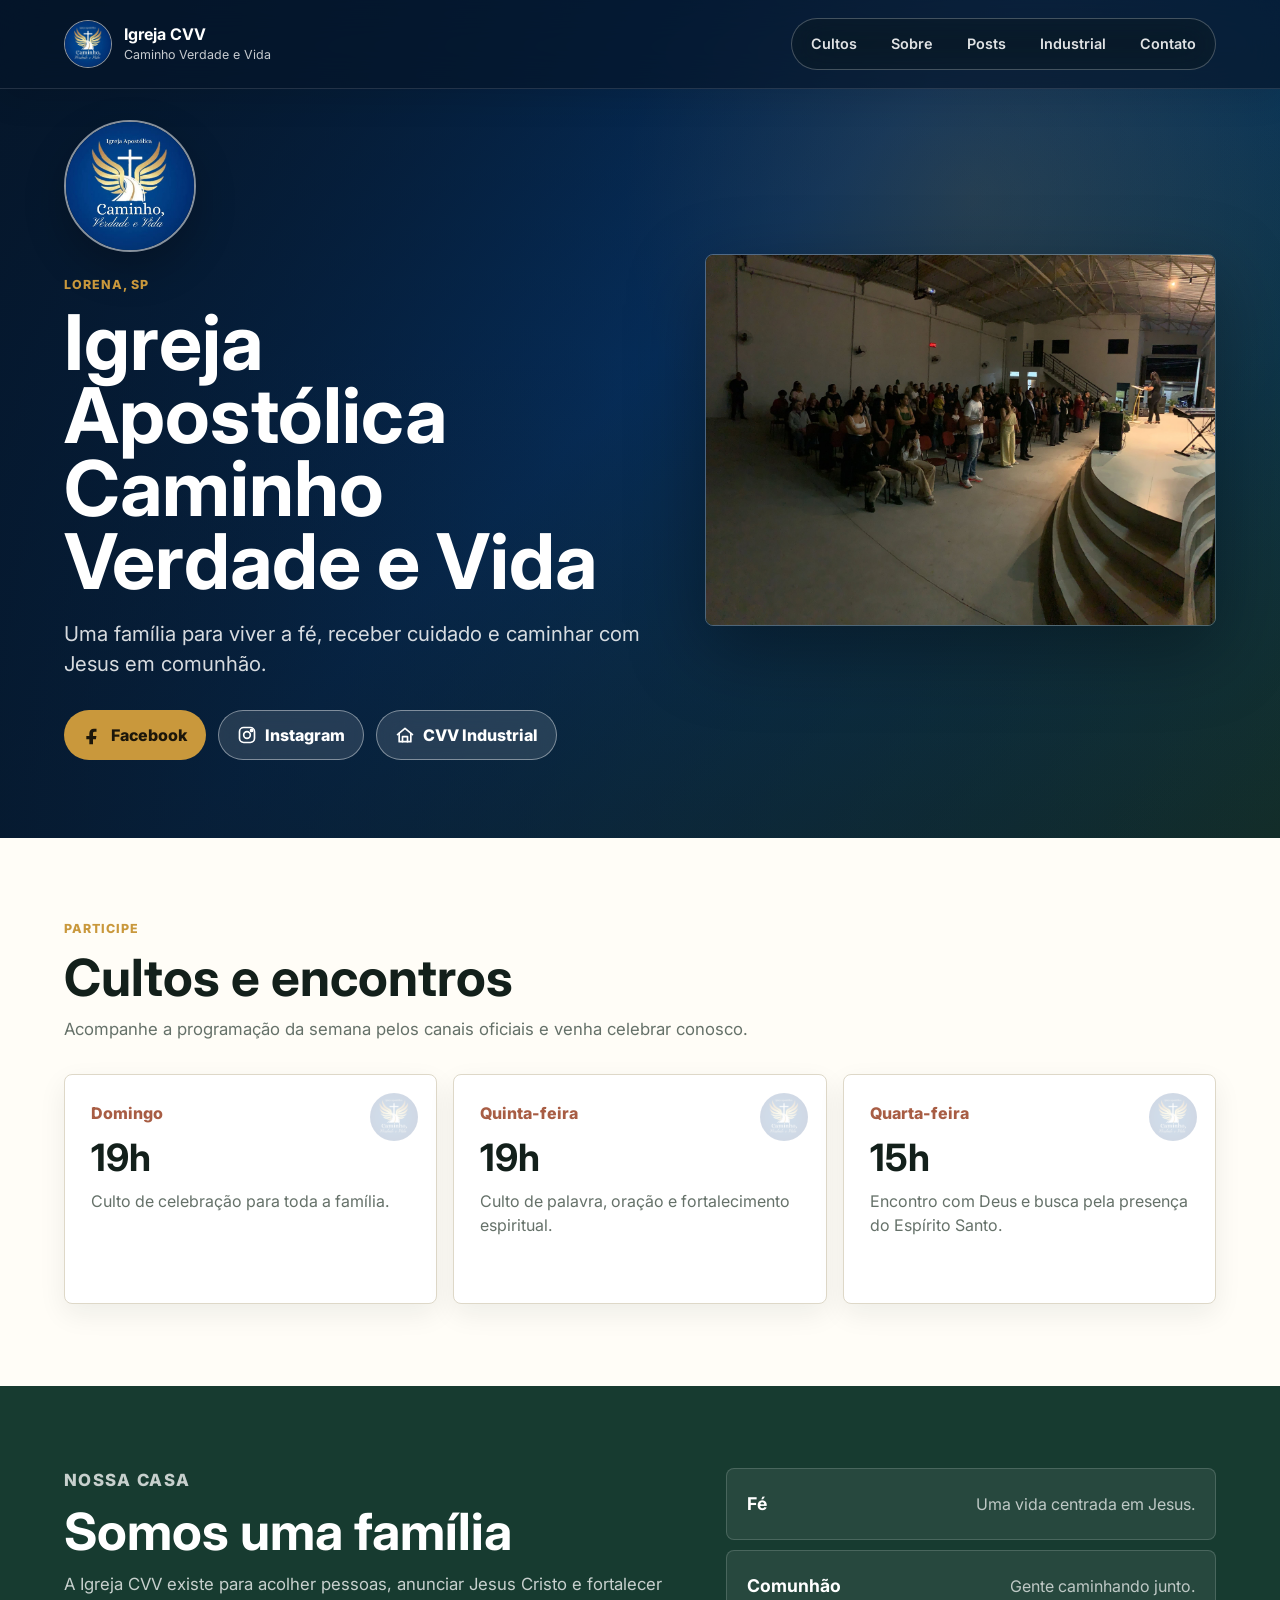
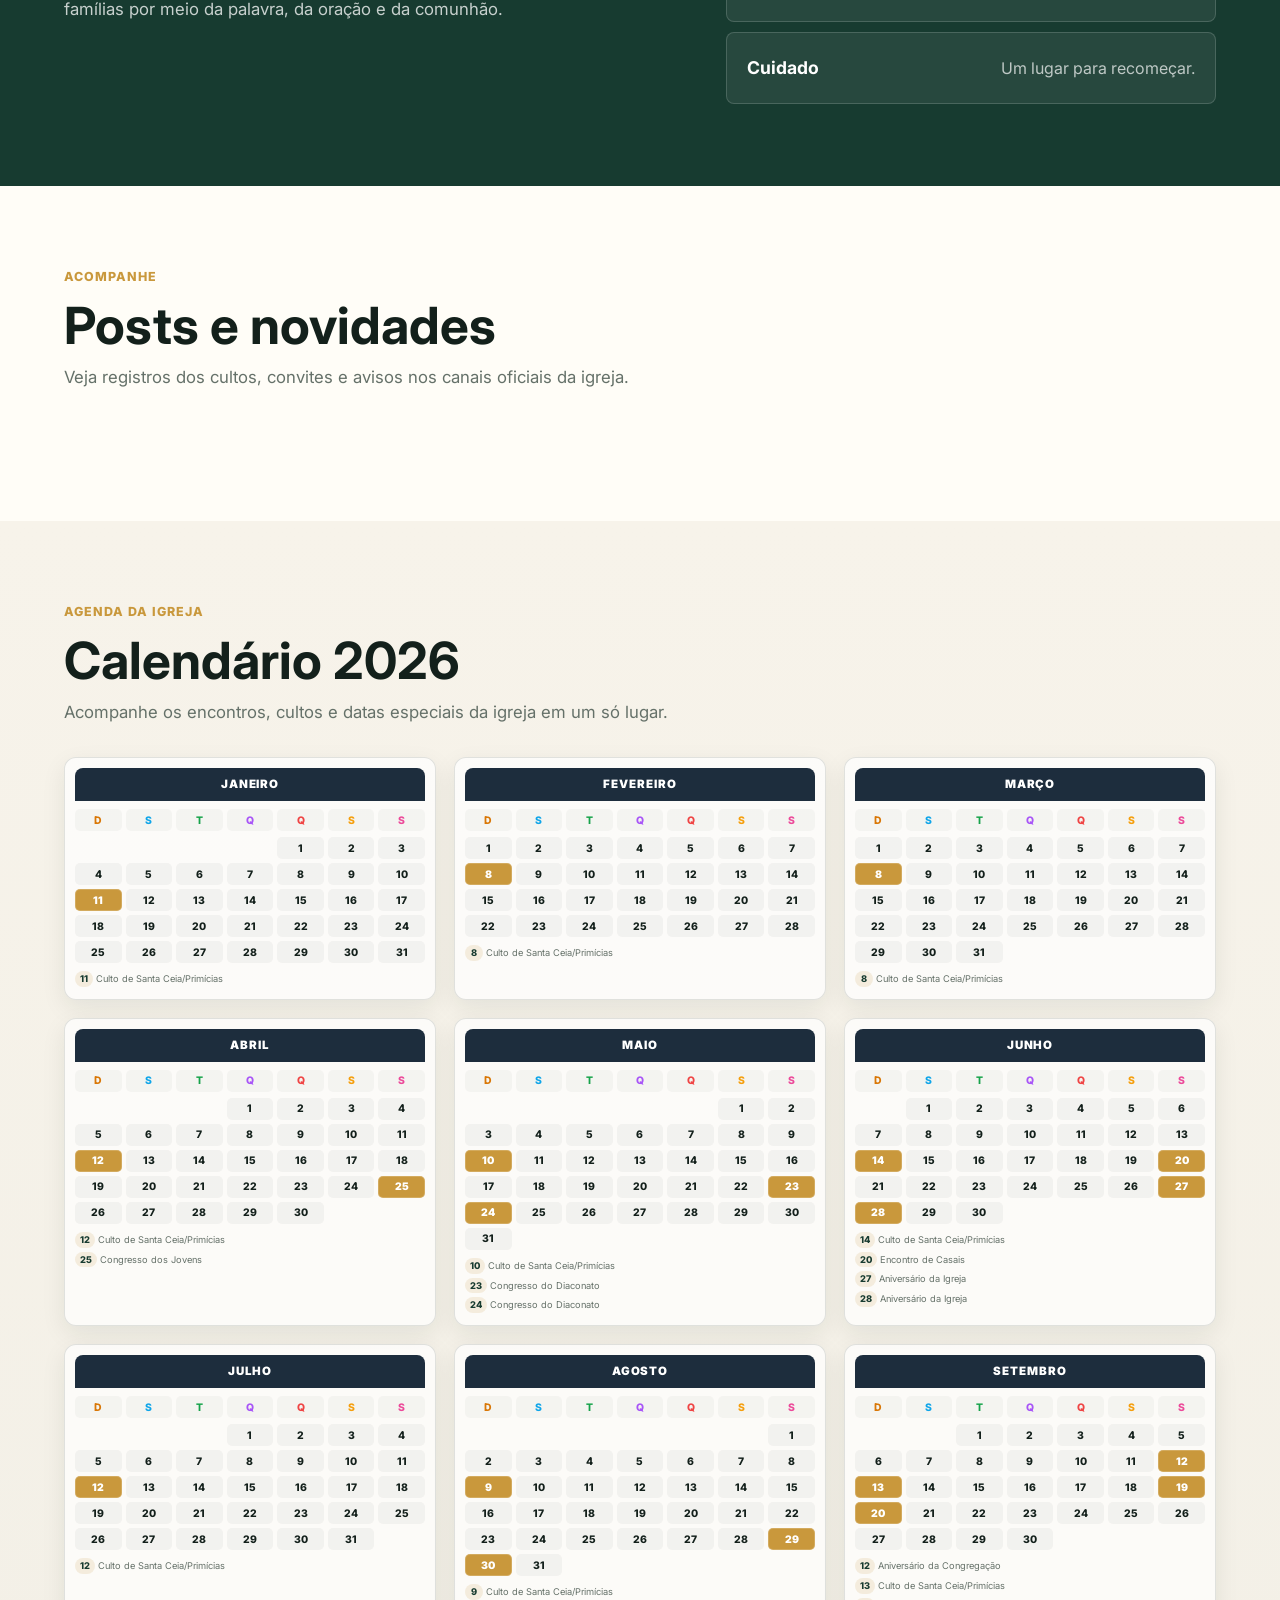
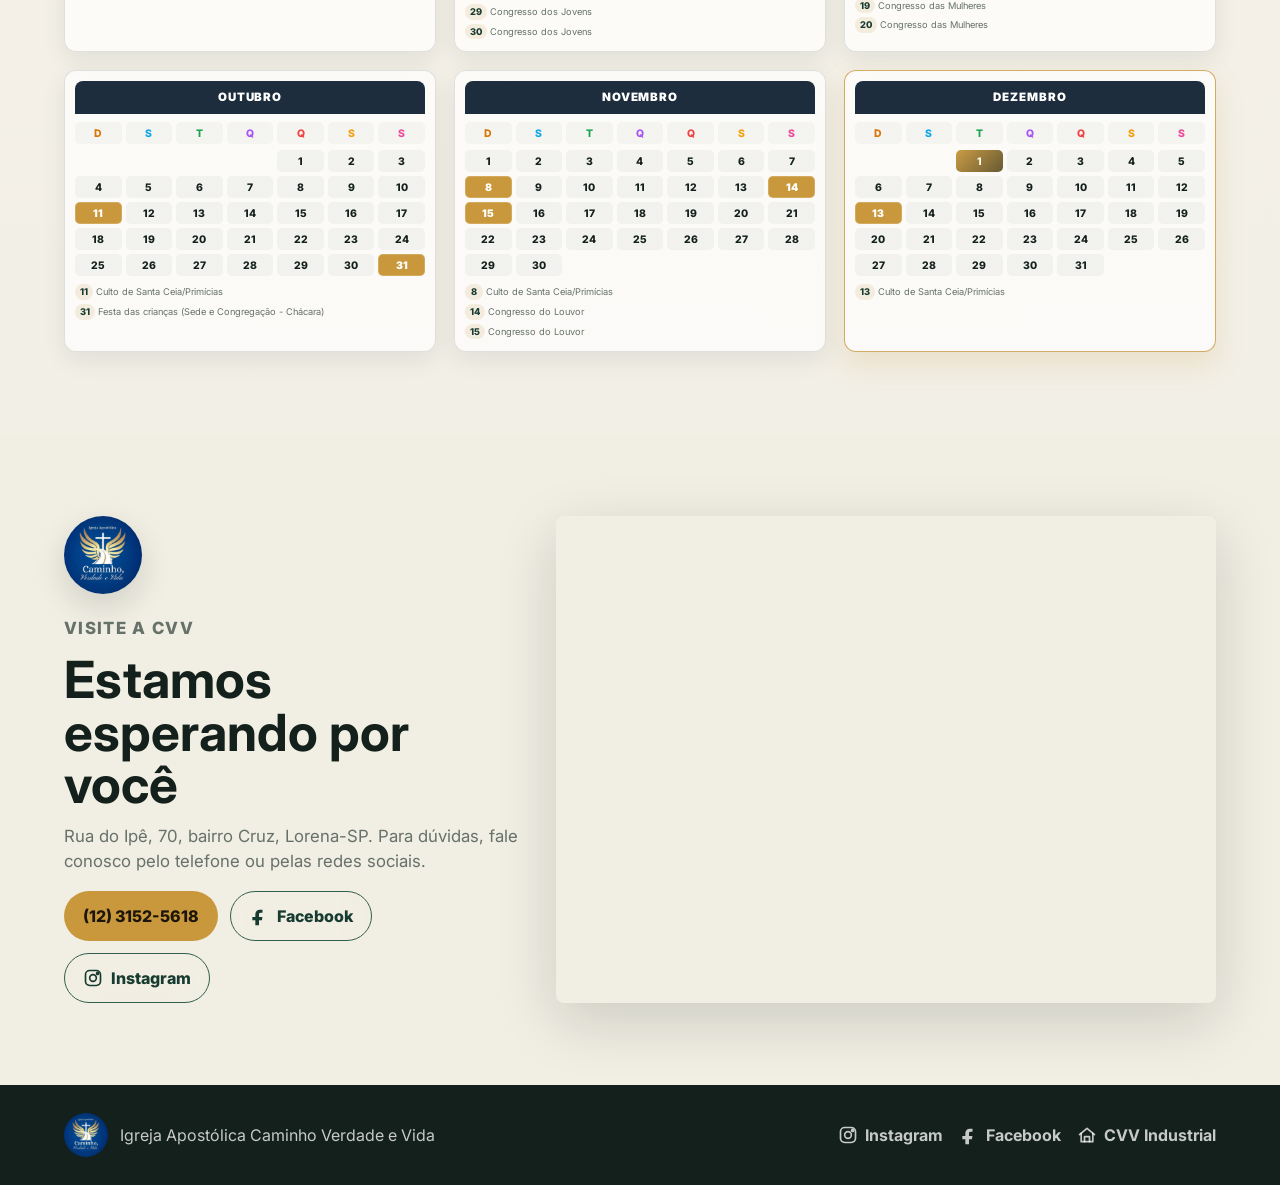
==== commit 8655ed66: "Melhora SEO das páginas" ====
--- a/index.html
+++ b/index.html
@@ -7,7 +7,48 @@
       name="description"
       content="Igreja Apostólica Caminho Verdade e Vida em Lorena-SP. Uma família para viver fé, comunhão e esperança em Jesus."
     />
-    <title>Igreja CVV | Caminho Verdade e Vida</title>
+    <meta name="robots" content="index, follow" />
+    <meta name="theme-color" content="#173f35" />
+    <meta property="og:type" content="website" />
+    <meta property="og:locale" content="pt_BR" />
+    <meta property="og:site_name" content="Igreja Caminho Verdade e Vida" />
+    <meta property="og:title" content="Igreja Apostólica Caminho Verdade e Vida | Lorena-SP" />
+    <meta
+      property="og:description"
+      content="Conheça a Igreja Apostólica Caminho Verdade e Vida em Lorena-SP: cultos, agenda, endereço e canais oficiais."
+    />
+    <meta property="og:image" content="assets/hero-igreja-cvv.png" />
+    <meta name="twitter:card" content="summary_large_image" />
+    <meta name="twitter:title" content="Igreja Apostólica Caminho Verdade e Vida | Lorena-SP" />
+    <meta
+      name="twitter:description"
+      content="Cultos, agenda, endereço e canais oficiais da Igreja CVV em Lorena-SP."
+    />
+    <meta name="twitter:image" content="assets/hero-igreja-cvv.png" />
+    <link rel="canonical" href="./" />
+    <title>Igreja Apostólica Caminho Verdade e Vida | Lorena-SP</title>
+    <script type="application/ld+json">
+      {
+        "@context": "https://schema.org",
+        "@type": "Church",
+        "name": "Igreja Apostólica Caminho Verdade e Vida",
+        "alternateName": "Igreja CVV",
+        "description": "Igreja Apostólica Caminho Verdade e Vida em Lorena-SP.",
+        "image": "assets/hero-igreja-cvv.png",
+        "telephone": "+55 12 3152-5618",
+        "address": {
+          "@type": "PostalAddress",
+          "streetAddress": "Rua do Ipê, 70",
+          "addressLocality": "Lorena",
+          "addressRegion": "SP",
+          "addressCountry": "BR"
+        },
+        "sameAs": [
+          "https://www.instagram.com/igreja_cvv/",
+          "https://www.facebook.com/familiacaminhoverdadevida/"
+        ]
+      }
+    </script>
     <link rel="icon" type="image/jpeg" href="assets/logo-cvv.jpeg" />
     <link rel="apple-touch-icon" href="assets/logo-cvv.jpeg" />
     <link rel="preconnect" href="https://fonts.googleapis.com" />
--- a/styles.css
+++ b/styles.css
@@ -549,30 +549,29 @@
 
 .calendar-board {
   display: grid;
-  grid-template-columns: repeat(4, minmax(0, 1fr));
+  grid-template-columns: repeat(3, minmax(220px, 1fr));
   gap: 18px;
 }
 
 .month-card {
-  padding: 14px 12px 12px;
-  border: 1px solid rgb(19 32 27 / 10%);
-  border-radius: 16px;
-  background: rgba(255, 255, 255, 0.68);
-  box-shadow: 0 12px 28px rgb(19 32 27 / 8%);
-  backdrop-filter: blur(4px);
+  padding: 10px 10px 12px;
+  border: 1px solid rgb(19 32 27 / 12%);
+  border-radius: 12px;
+  background: rgba(255, 255, 255, 0.7);
+  box-shadow: 0 8px 24px rgb(19 32 27 / 8%);
 }
 
 .month-card.is-current {
-  border-color: rgba(201, 152, 60, 0.7);
-  box-shadow: 0 16px 32px rgb(201 152 60 / 14%);
+  border-color: rgba(201, 152, 60, 0.8);
+  box-shadow: 0 12px 28px rgb(201 152 60 / 18%);
 }
 
 .month-header {
-  margin-bottom: 10px;
-  padding-bottom: 8px;
-  border-bottom: 1px solid rgb(19 32 27 / 8%);
-  color: var(--green-dark);
-  font-size: 0.82rem;
+  padding: 8px 10px;
+  border-radius: 8px 8px 0 0;
+  background: #1d2d3d;
+  color: var(--white);
+  font-size: 0.72rem;
   font-weight: 900;
   letter-spacing: 0.08em;
   text-align: center;
@@ -587,27 +586,27 @@
 }
 
 .calendar-weekdays {
+  margin-top: 8px;
   margin-bottom: 6px;
 }
 
 .weekday,
 .day-cell {
   display: grid;
-  min-height: 26px;
+  min-height: 22px;
   place-items: center;
-  border-radius: 6px;
-  font-size: 0.7rem;
-  font-weight: 700;
+  border-radius: 5px;
+  font-size: 0.65rem;
+  font-weight: 800;
 }
 
 .weekday {
-  color: var(--muted);
-  background: rgb(19 32 27 / 3%);
+  background: rgba(19 32 27 / 3%);
 }
 
 .day-cell {
+  background: rgba(19 32 27 / 4%);
   color: var(--ink);
-  background: rgb(255 255 255 / 18%);
 }
 
 .day-cell.is-empty {
@@ -616,14 +615,37 @@
 }
 
 .day-cell.is-event {
-  background: linear-gradient(135deg, rgba(49, 95, 76, 0.88), rgba(23, 59, 48, 0.9));
   color: var(--white);
-  box-shadow: inset 0 0 0 1px rgba(255 255 255 / 16%);
+  box-shadow: inset 0 0 0 1px rgb(255 255 255 / 18%);
+  font-weight: 900;
 }
 
 .day-cell.is-highlight {
-  background: linear-gradient(135deg, rgba(201, 152, 60, 0.92), rgba(168, 93, 68, 0.9));
+  background: linear-gradient(135deg, rgba(201, 152, 60, 0.96), rgba(87, 72, 30, 0.9));
   color: #fffaf0;
+}
+
+.month-notes {
+  margin-top: 8px;
+  display: grid;
+  gap: 4px;
+}
+
+.month-note {
+  font-size: 0.58rem;
+  line-height: 1.25;
+  color: var(--muted);
+}
+
+.month-note span {
+  display: inline-flex;
+  min-width: 18px;
+  justify-content: center;
+  padding: 2px 5px;
+  border-radius: 999px;
+  background: rgba(201, 152, 60, 0.14);
+  color: var(--green-dark);
+  font-weight: 800;
 }
 
 .contact-section {
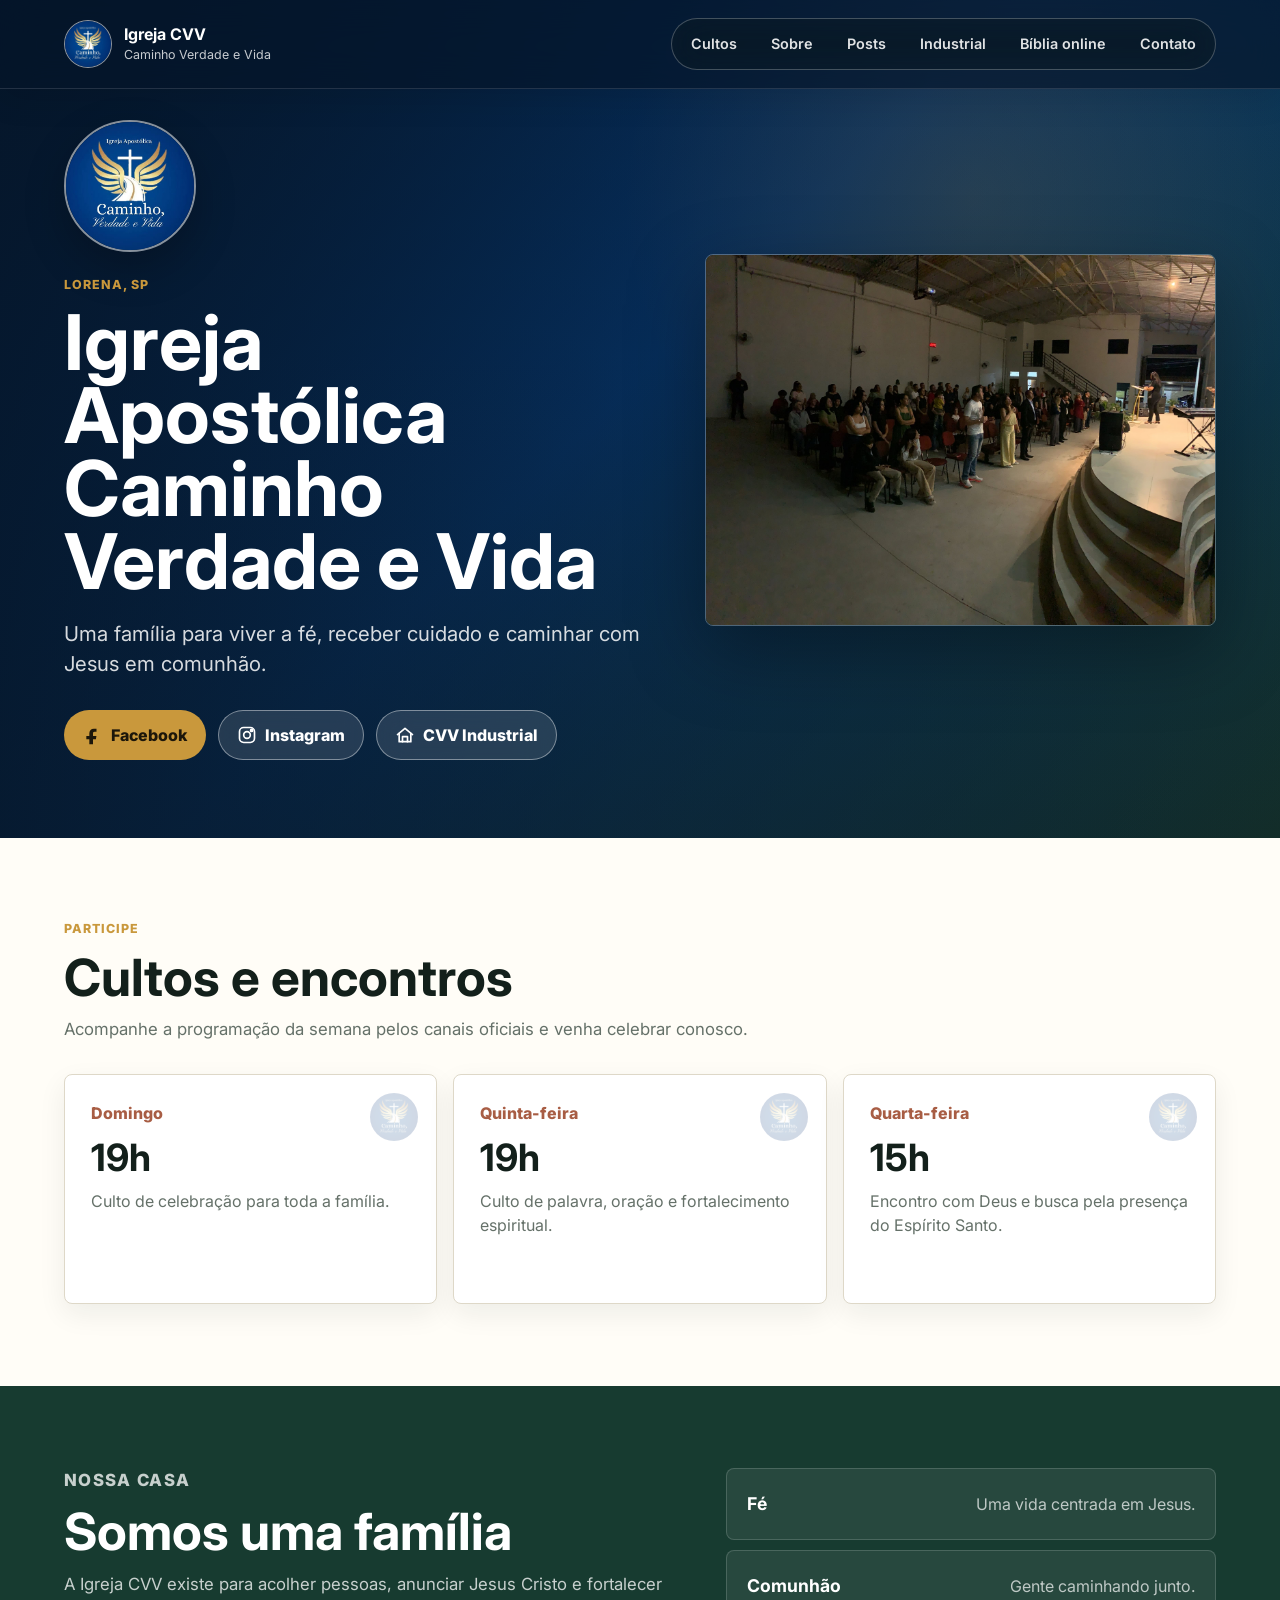
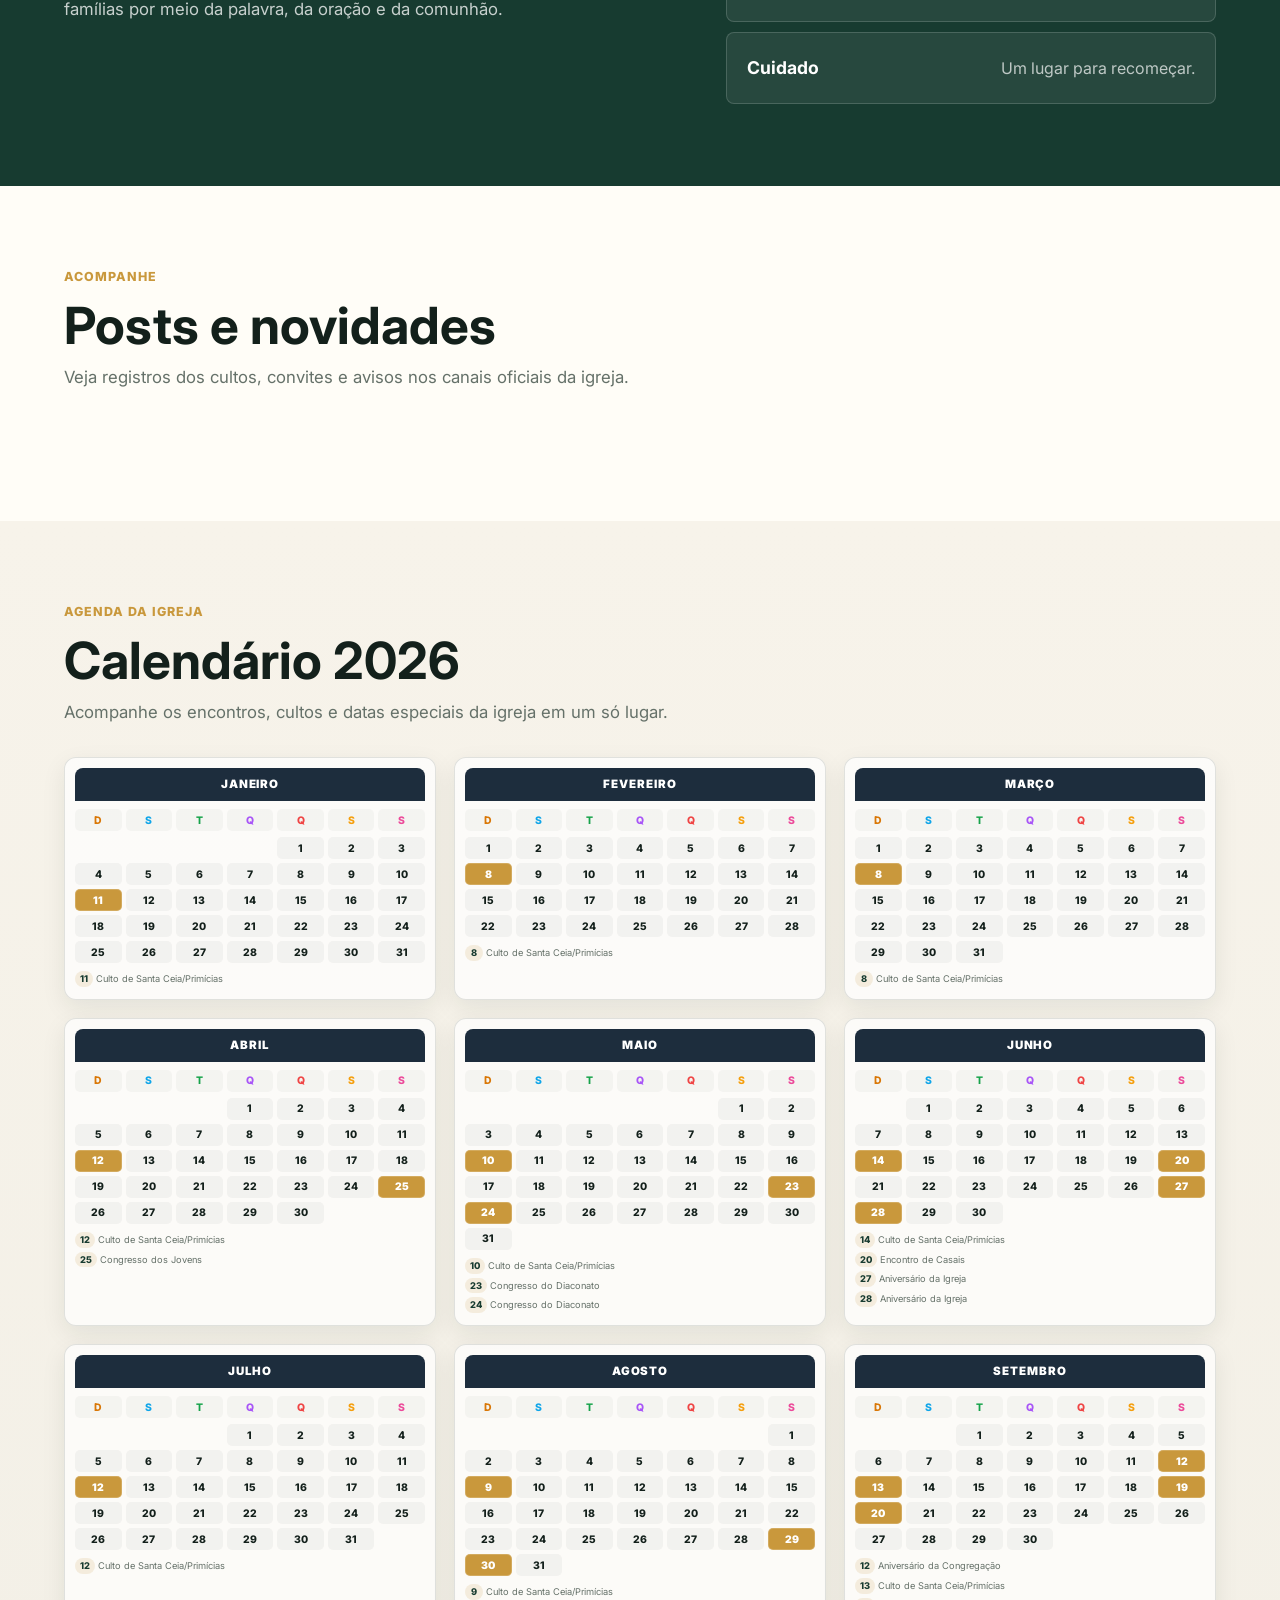
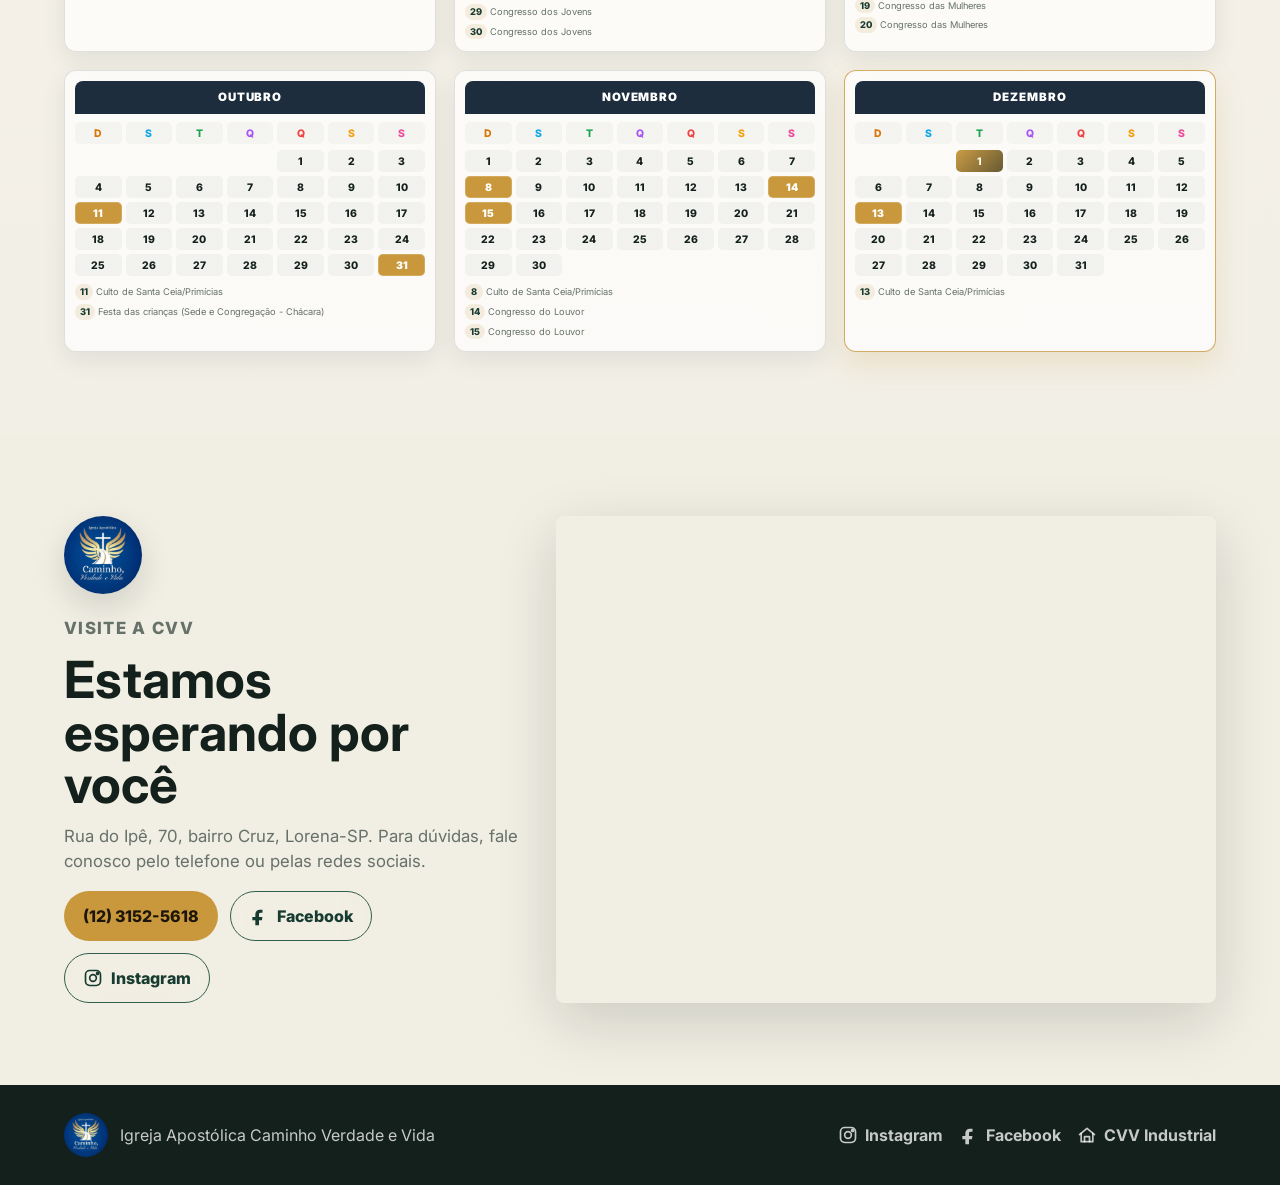
==== commit 9548be74: "Adicionando biblia online" ====
--- a/index.html
+++ b/index.html
@@ -81,6 +81,7 @@
         <a href="#sobre">Sobre</a>
         <a href="#posts">Posts</a>
         <a href="industrial/">Industrial</a>
+        <a href="https://www.bibliaonline.com.br/" target="_blank" rel="noopener noreferrer">Bíblia online</a>
         <a href="#contato">Contato</a>
       </nav>
     </header>
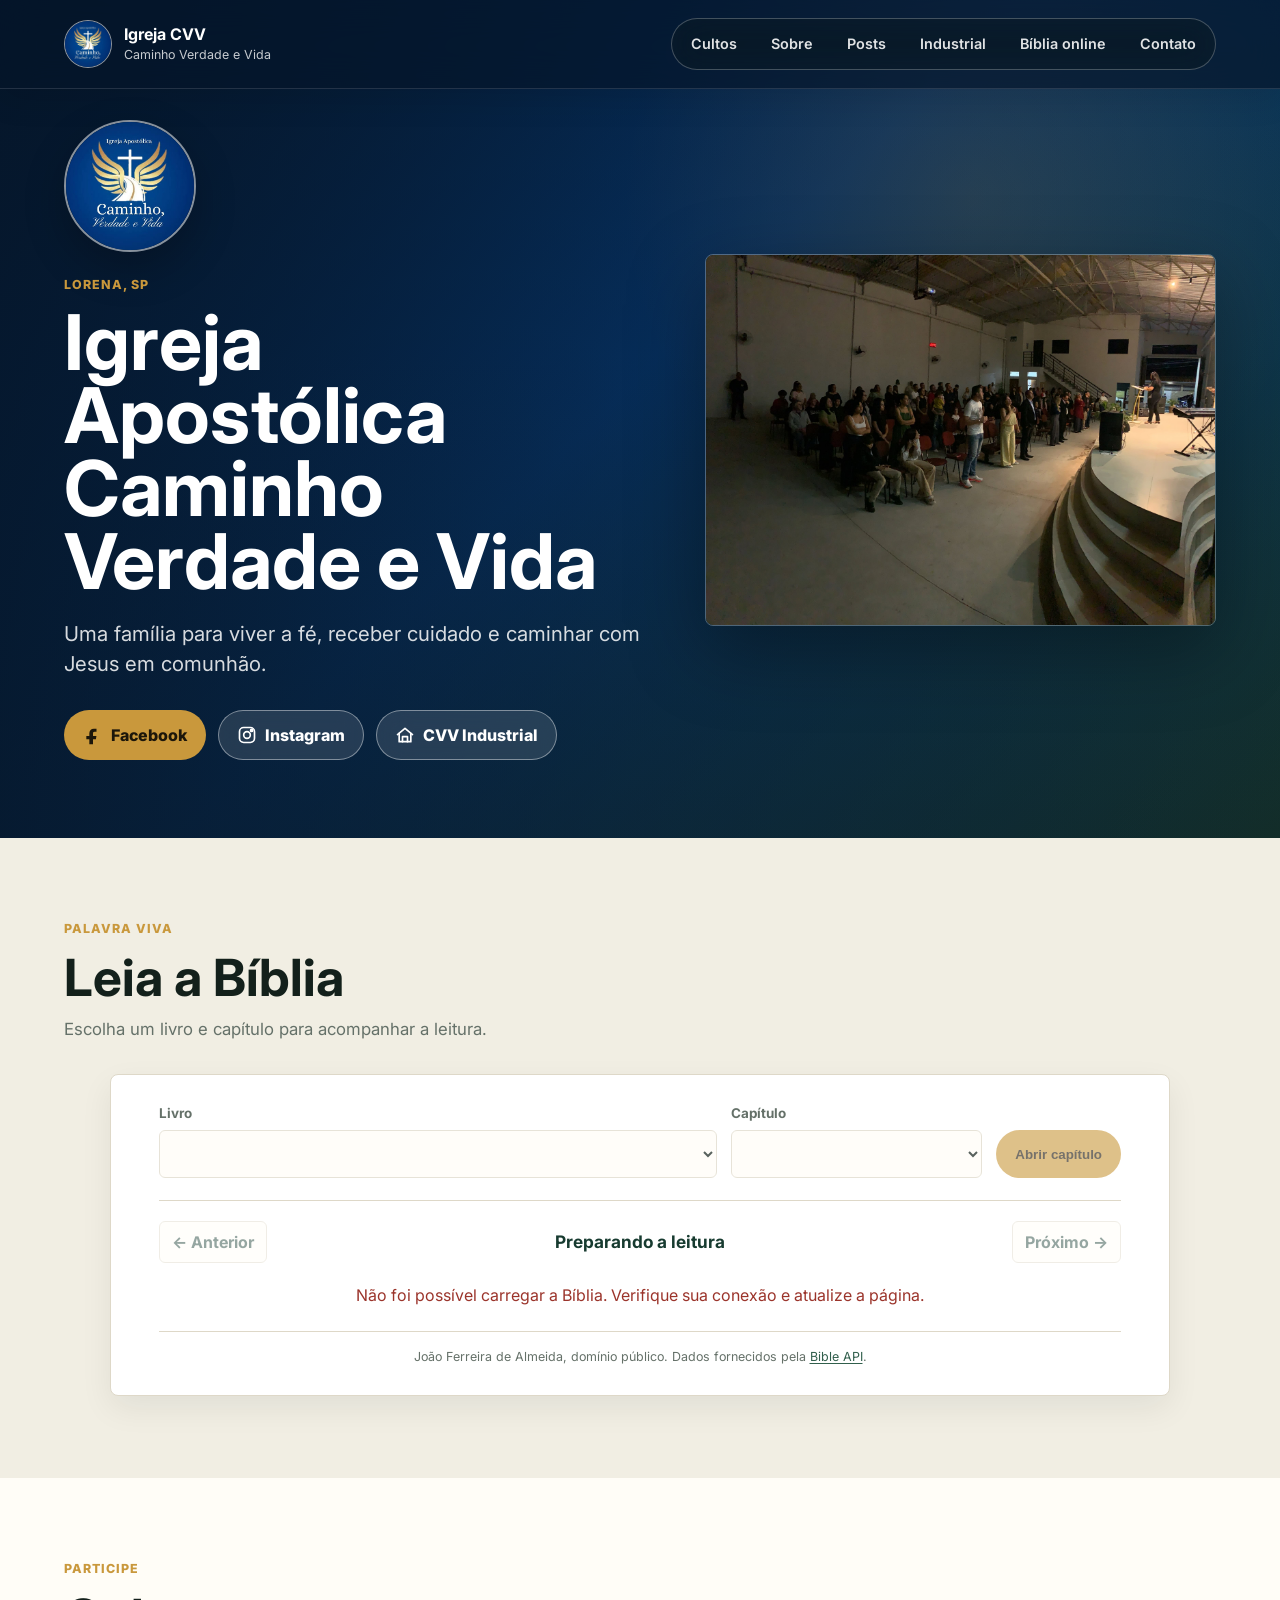
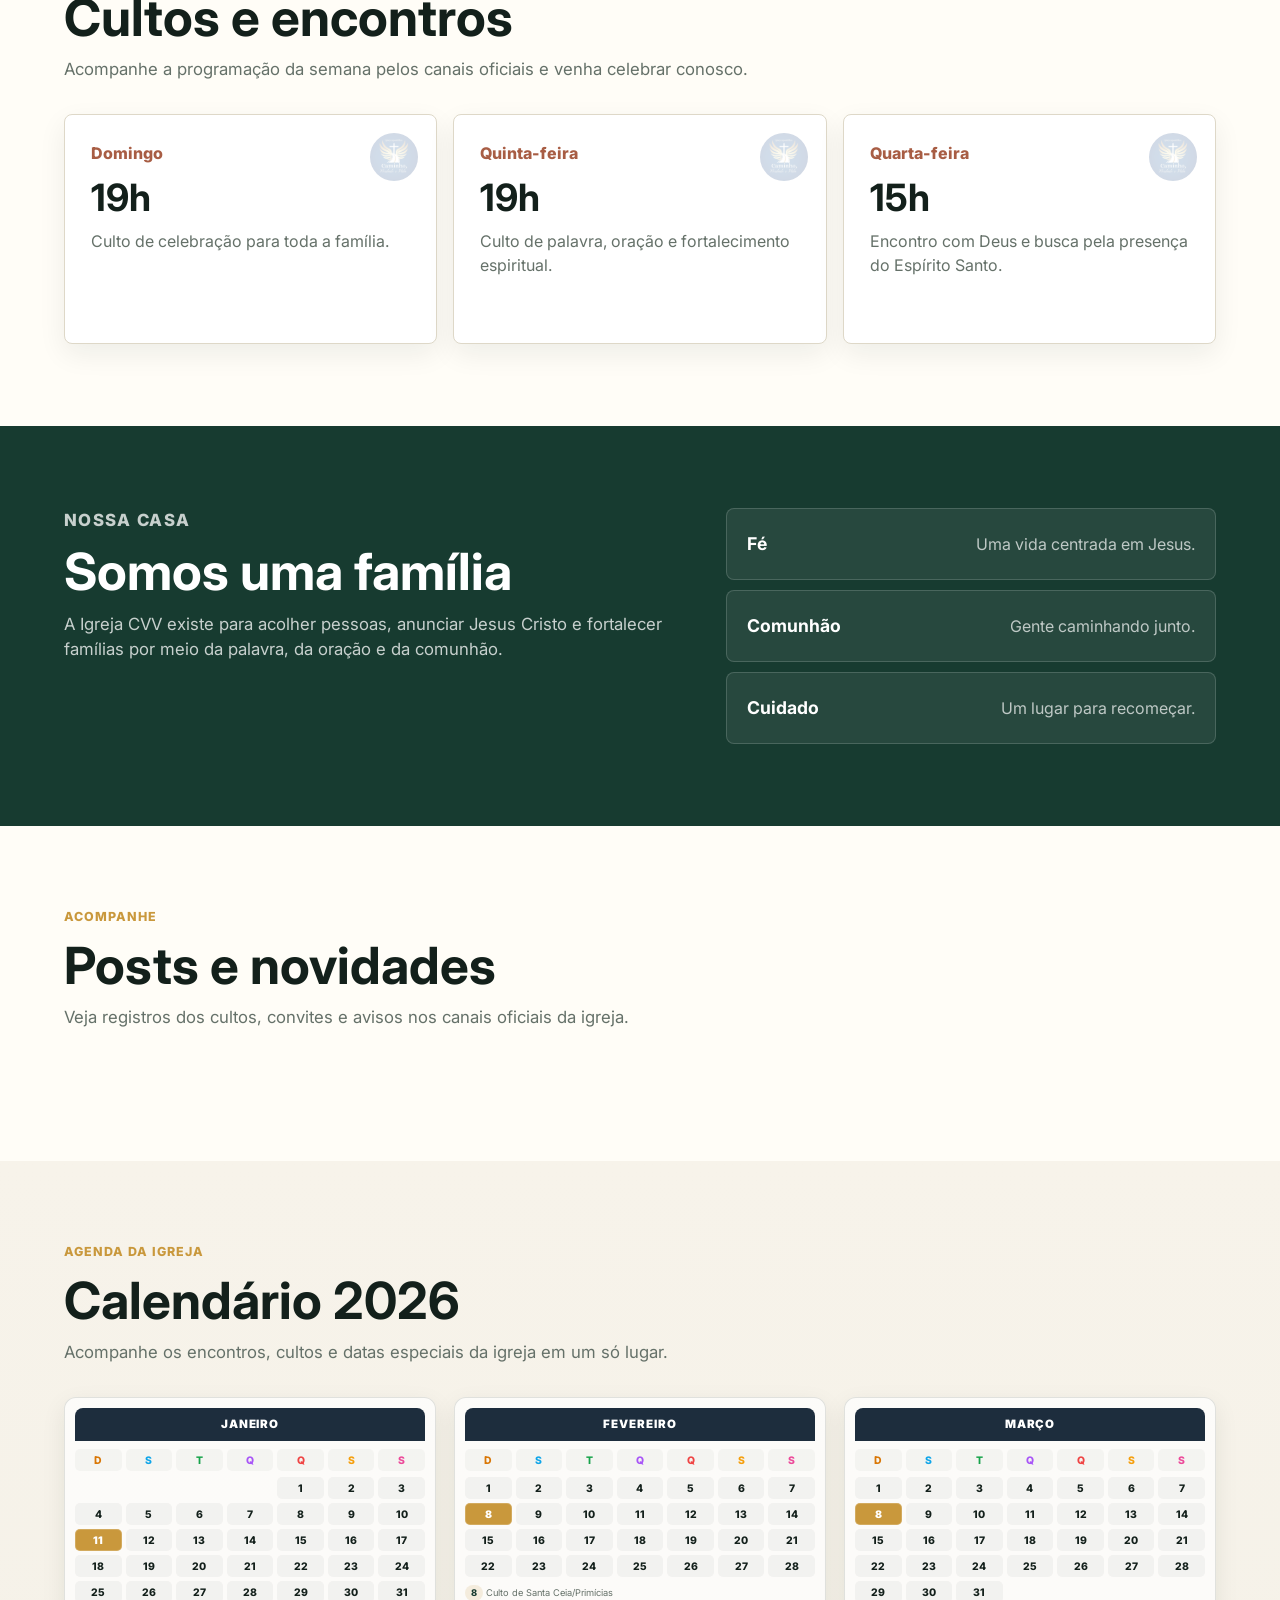
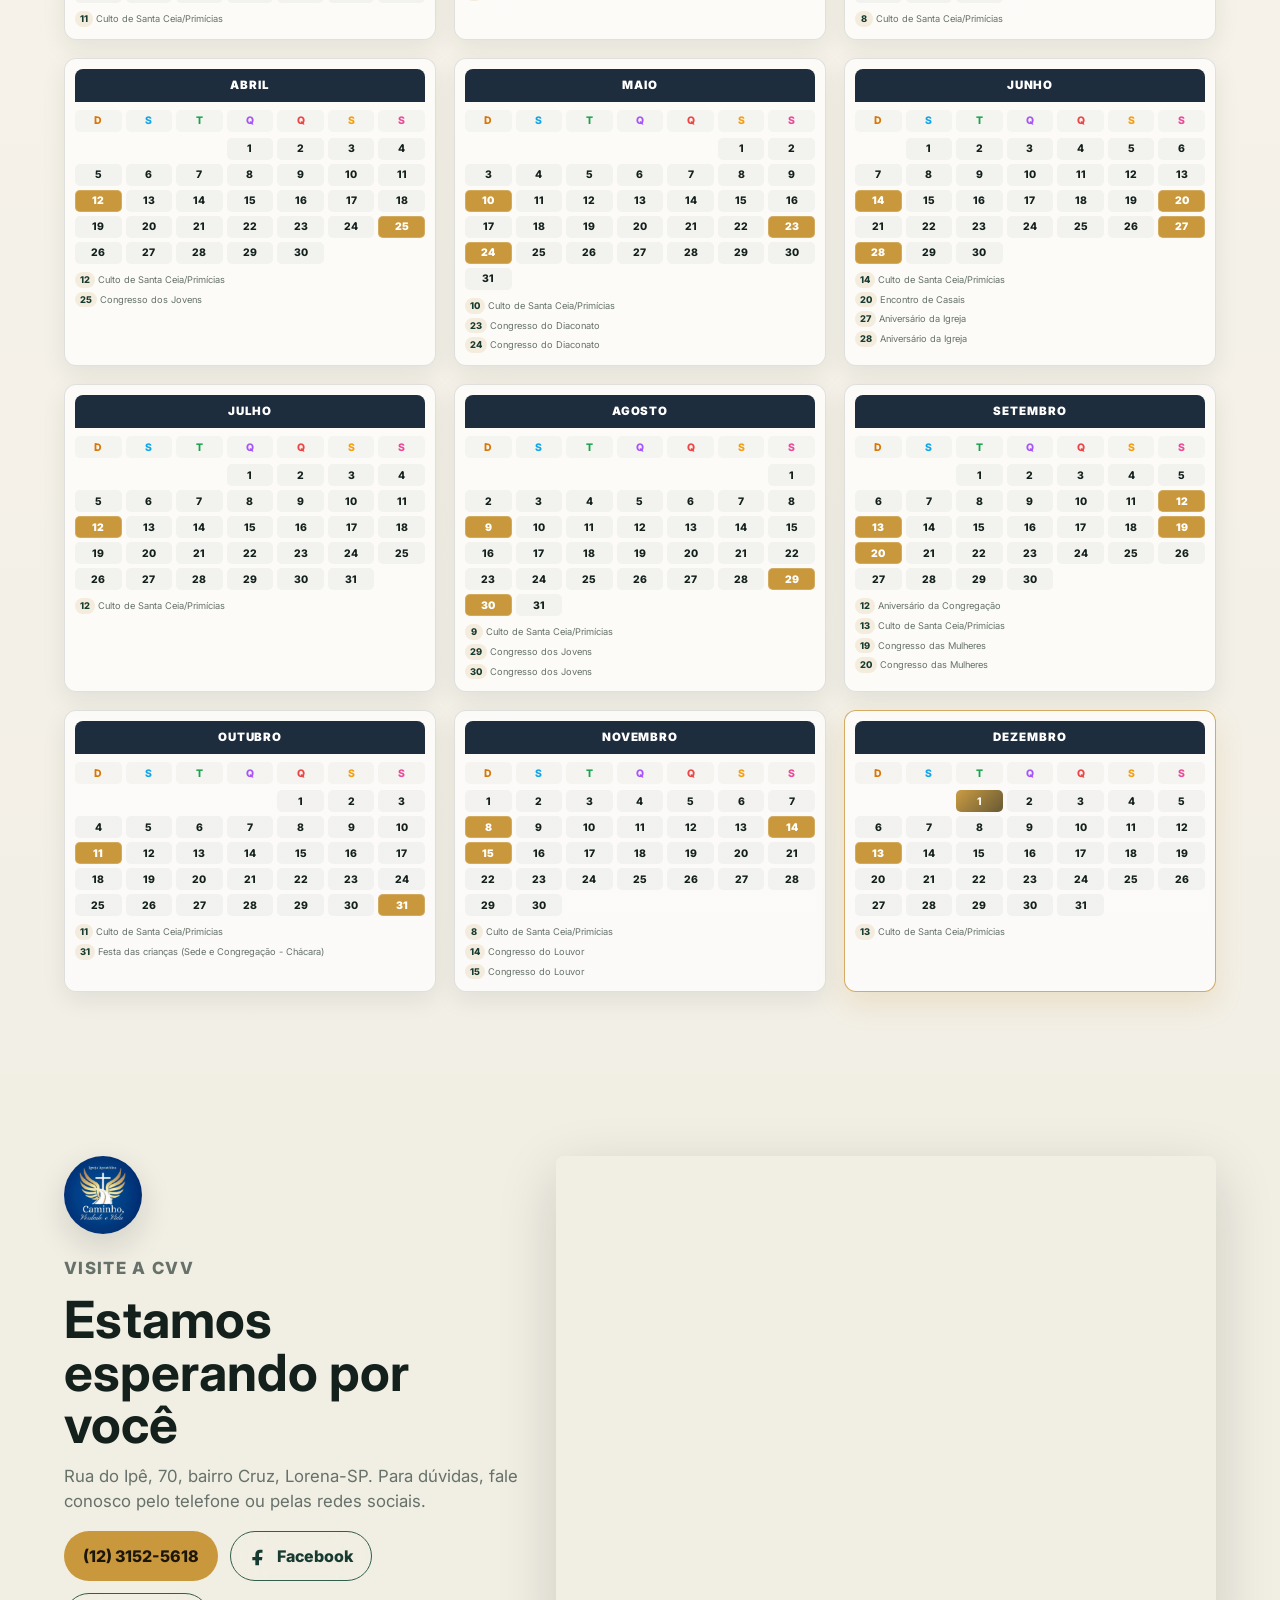
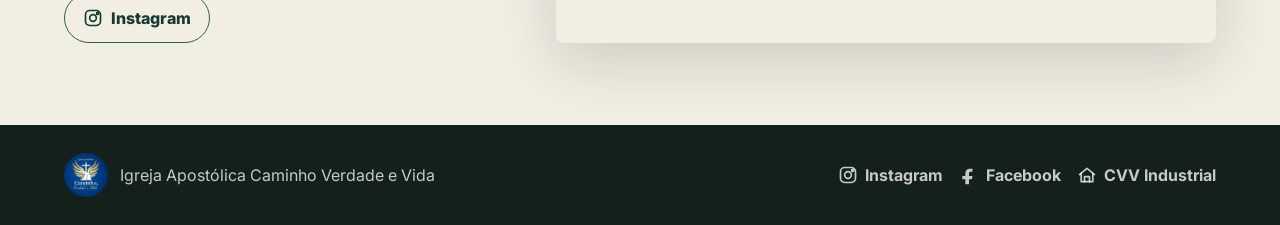
==== commit 151c7d07: "`feat: adiciona leitor bíblico online à sede e à Industrial`" ====
--- a/index.html
+++ b/index.html
@@ -81,7 +81,7 @@
         <a href="#sobre">Sobre</a>
         <a href="#posts">Posts</a>
         <a href="industrial/">Industrial</a>
-        <a href="https://www.bibliaonline.com.br/" target="_blank" rel="noopener noreferrer">Bíblia online</a>
+        <a href="#biblia">Bíblia online</a>
         <a href="#contato">Contato</a>
       </nav>
     </header>
@@ -151,6 +151,49 @@
               CVV Industrial
             </a>
           </div>
+        </div>
+      </section>
+
+      <section id="biblia" class="section bible-section">
+        <div class="section-heading bible-heading">
+          <p class="eyebrow">Palavra viva</p>
+          <h2>Leia a Bíblia</h2>
+          <p>Escolha um livro e capítulo para acompanhar a leitura.</p>
+        </div>
+
+        <div class="bible-reader" data-bible-reader>
+          <form class="bible-controls" data-bible-form>
+            <label>
+              Livro
+              <select data-bible-book required disabled></select>
+            </label>
+            <label>
+              Capítulo
+              <select data-bible-chapter required disabled></select>
+            </label>
+            <button class="button button-primary" type="submit" data-bible-submit disabled>
+              Abrir capítulo
+            </button>
+          </form>
+
+          <div class="bible-navigation">
+            <button class="bible-nav-button" type="button" data-bible-previous disabled>
+              &larr; Anterior
+            </button>
+            <strong data-bible-reference aria-live="polite">Preparando a leitura</strong>
+            <button class="bible-nav-button" type="button" data-bible-next disabled>
+              Próximo &rarr;
+            </button>
+          </div>
+
+          <p class="bible-status" data-bible-status role="status" aria-live="polite">
+            Carregando livros da Bíblia...
+          </p>
+          <div class="bible-verses" data-bible-verses></div>
+          <p class="bible-credit">
+            João Ferreira de Almeida, domínio público. Dados fornecidos pela
+            <a href="https://bible-api.com/" target="_blank" rel="noopener noreferrer">Bible API</a>.
+          </p>
         </div>
       </section>
 
--- a/styles.css
+++ b/styles.css
@@ -300,6 +300,154 @@
 
 .schedule-section {
   background: var(--paper);
+}
+
+.bible-section {
+  background: #f1eee3;
+  scroll-margin-top: 140px;
+}
+
+.bible-heading {
+  max-width: 760px;
+}
+
+.bible-reader {
+  max-width: 1060px;
+  margin-inline: auto;
+  padding: 28px clamp(18px, 4vw, 48px);
+  border: 1px solid var(--line);
+  border-radius: 8px;
+  background: var(--white);
+  box-shadow: 0 12px 32px rgb(19 32 27 / 7%);
+}
+
+.bible-controls {
+  display: grid;
+  grid-template-columns: minmax(0, 1fr) minmax(150px, 0.45fr) auto;
+  gap: 14px;
+  align-items: end;
+  padding-bottom: 22px;
+  border-bottom: 1px solid var(--line);
+}
+
+.bible-controls label {
+  display: grid;
+  gap: 7px;
+  color: var(--muted);
+  font-size: 0.84rem;
+  font-weight: 700;
+}
+
+.bible-controls select {
+  width: 100%;
+  min-height: 48px;
+  padding: 10px 36px 10px 12px;
+  border: 1px solid var(--line);
+  border-radius: 6px;
+  background: var(--paper);
+  color: var(--ink);
+  font: inherit;
+}
+
+.bible-controls select:focus-visible,
+.bible-nav-button:focus-visible {
+  outline: 3px solid rgb(49 95 76 / 35%);
+  outline-offset: 2px;
+}
+
+.bible-controls .button:disabled {
+  cursor: wait;
+  opacity: 0.6;
+}
+
+.bible-navigation {
+  display: grid;
+  grid-template-columns: 1fr auto 1fr;
+  align-items: center;
+  gap: 16px;
+  padding: 20px 0;
+}
+
+.bible-navigation strong {
+  color: var(--green-dark);
+  font-size: 1.08rem;
+  text-align: center;
+}
+
+.bible-nav-button {
+  width: fit-content;
+  min-height: 40px;
+  padding: 8px 12px;
+  border: 1px solid var(--line);
+  border-radius: 6px;
+  background: var(--paper);
+  color: var(--green-dark);
+  font: inherit;
+  font-weight: 700;
+  cursor: pointer;
+}
+
+.bible-nav-button:last-child {
+  justify-self: end;
+}
+
+.bible-nav-button:hover:not(:disabled) {
+  border-color: var(--green);
+  background: #e8eee8;
+}
+
+.bible-nav-button:disabled {
+  cursor: not-allowed;
+  opacity: 0.45;
+}
+
+.bible-status {
+  min-height: 24px;
+  margin: 0;
+  color: var(--muted);
+  text-align: center;
+}
+
+.bible-status.is-error {
+  color: #9b342b;
+}
+
+.bible-verses {
+  max-width: 760px;
+  margin: 20px auto 0;
+  color: #282a24;
+  font-family: Georgia, "Times New Roman", serif;
+  font-size: 1.16rem;
+  line-height: 1.9;
+}
+
+.bible-verse {
+  margin: 0 0 14px;
+}
+
+.bible-verse-number {
+  display: inline-block;
+  min-width: 2em;
+  color: var(--clay);
+  font-family: "Inter", Arial, sans-serif;
+  font-size: 0.76rem;
+  font-weight: 800;
+  vertical-align: 0.16em;
+}
+
+.bible-credit {
+  margin: 24px 0 0;
+  padding-top: 16px;
+  border-top: 1px solid var(--line);
+  color: var(--muted);
+  font-size: 0.78rem;
+  text-align: center;
+}
+
+.bible-credit a {
+  color: var(--green);
+  text-decoration: underline;
+  text-underline-offset: 2px;
 }
 
 .schedule-grid {
@@ -870,6 +1018,14 @@
 }
 
 @media (max-width: 520px) {
+  .bible-controls {
+    grid-template-columns: minmax(0, 1fr) minmax(130px, 0.6fr);
+  }
+
+  .bible-controls .button {
+    grid-column: 1 / -1;
+  }
+
   .site-header {
     flex-direction: column;
     gap: 12px;
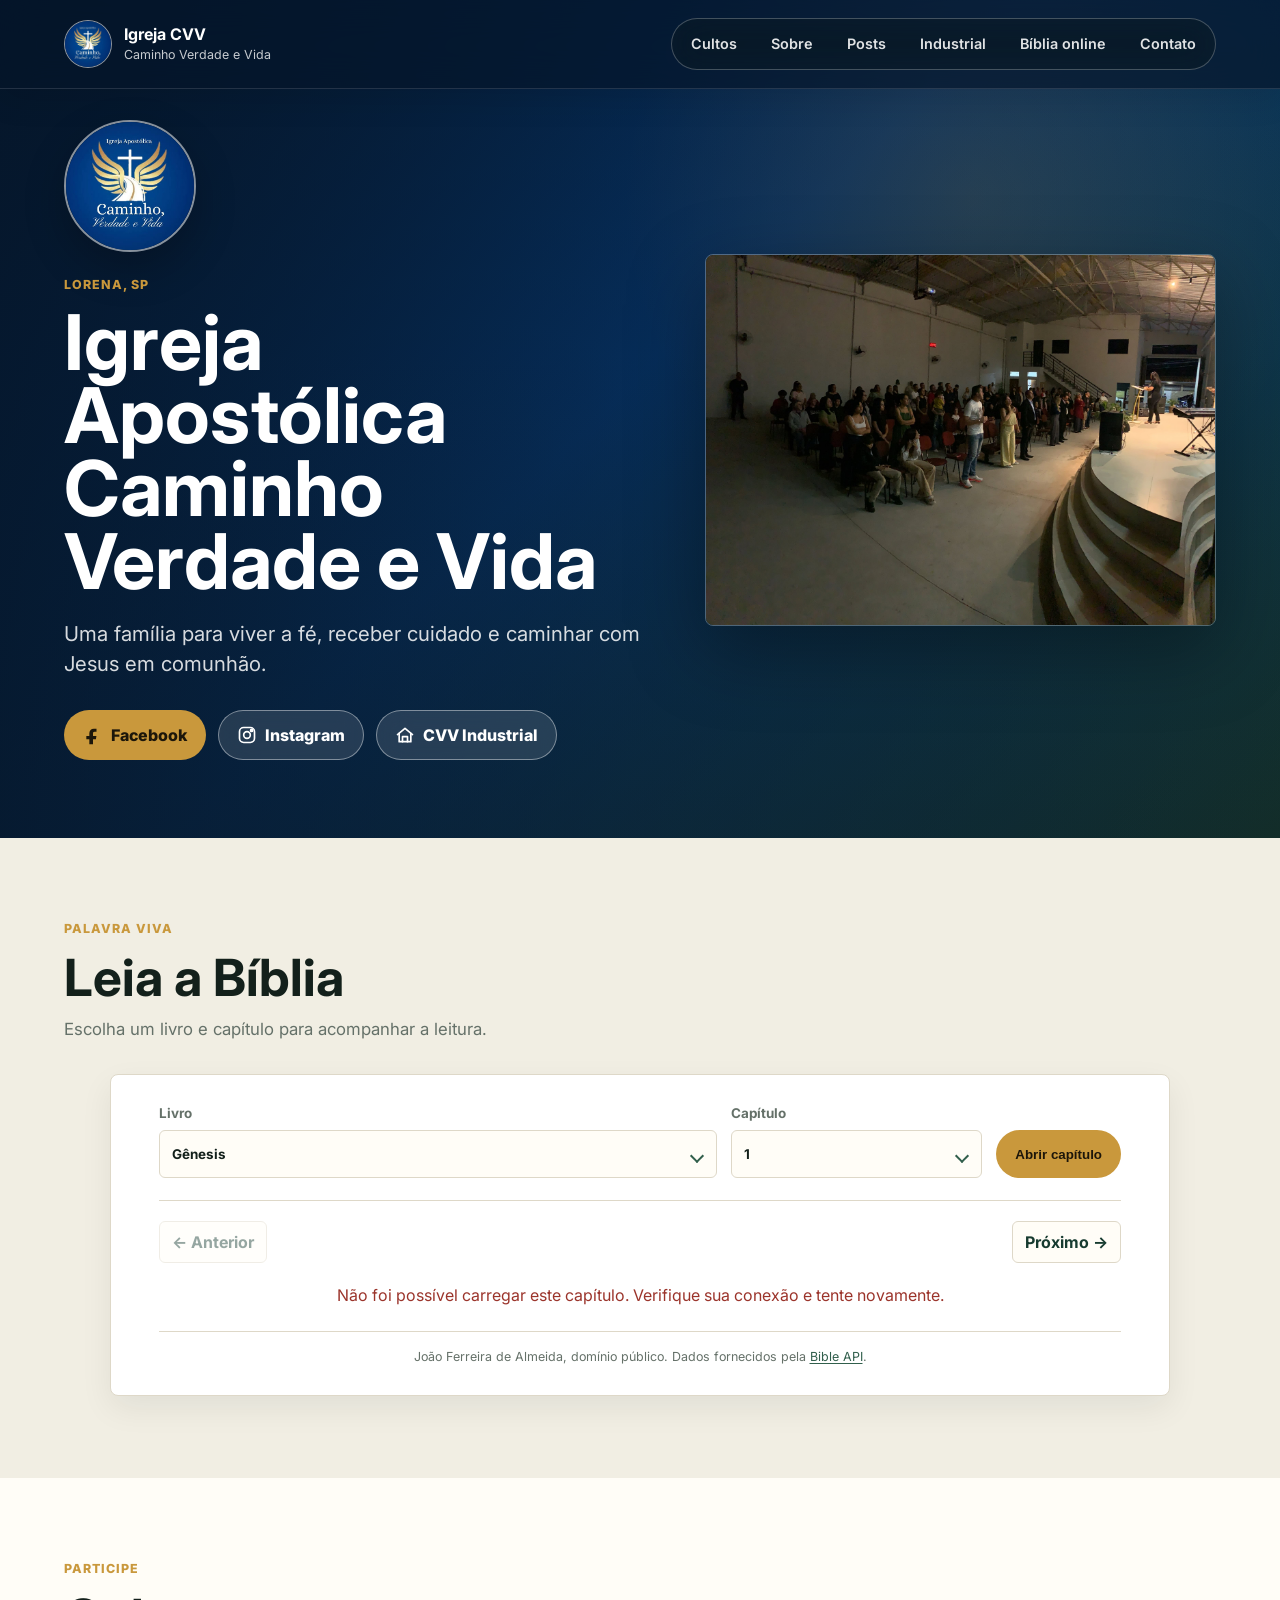
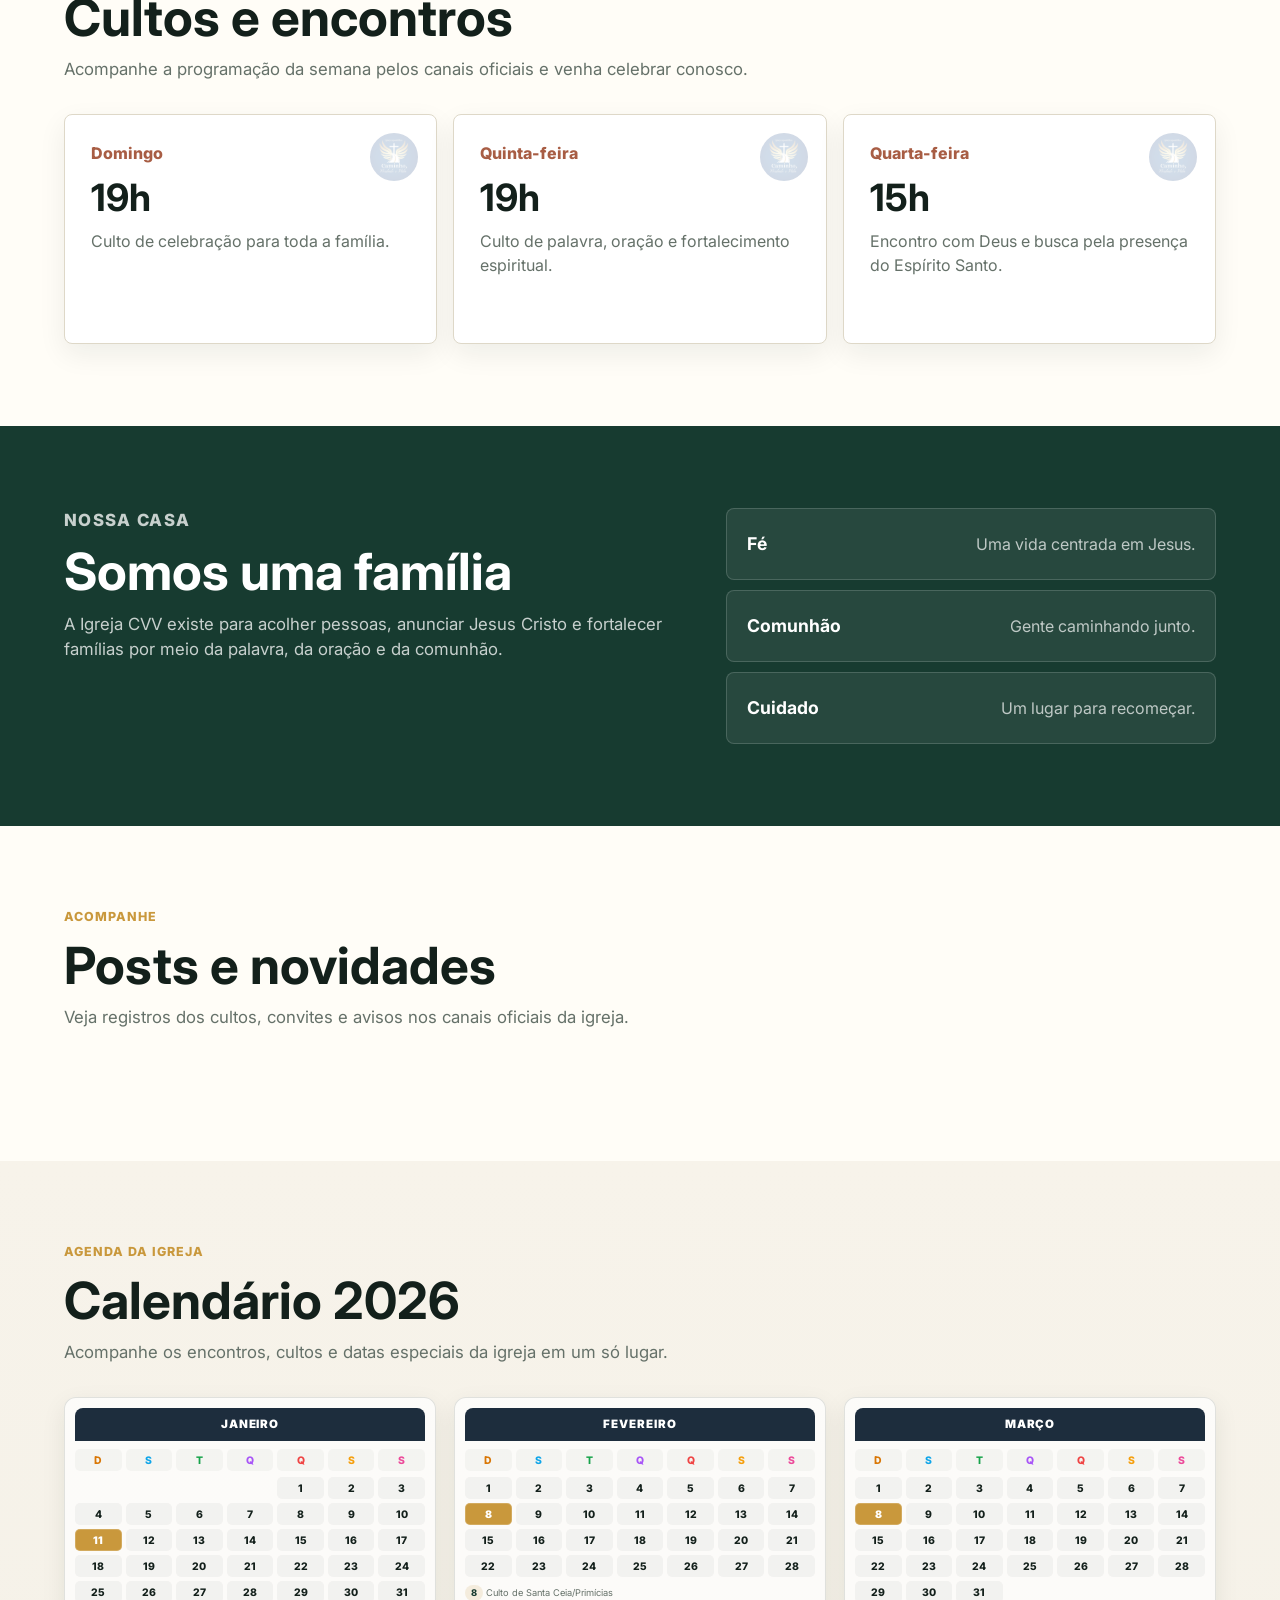
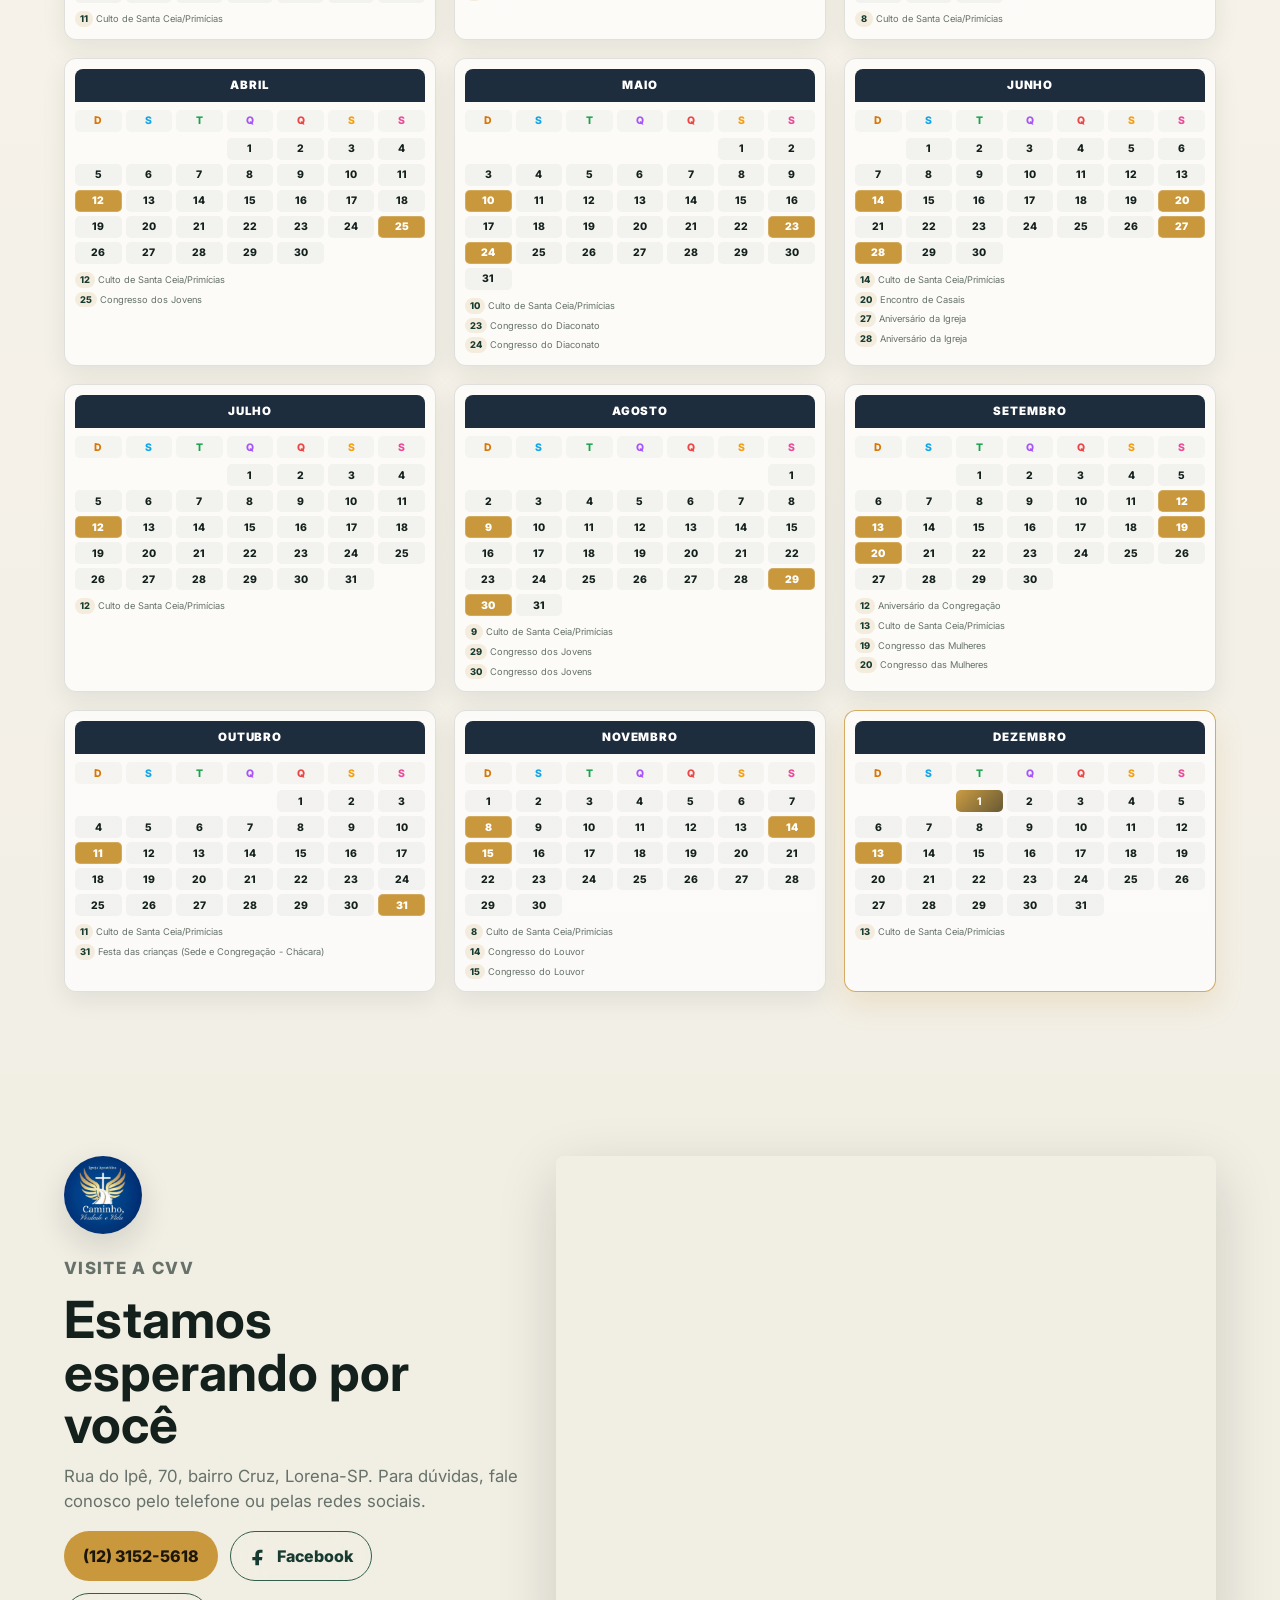
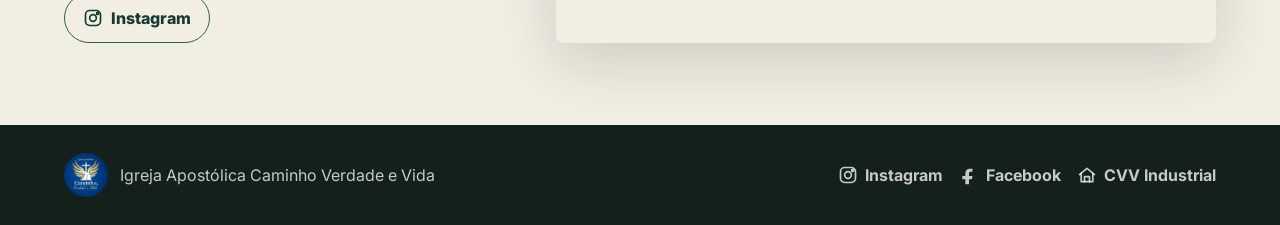
==== commit 60f198a4: "`fix: evita carregamento infinito da Bíblia e melhora os seletores`" ====
--- a/index.html
+++ b/index.html
@@ -187,7 +187,7 @@
           </div>
 
           <p class="bible-status" data-bible-status role="status" aria-live="polite">
-            Carregando livros da Bíblia...
+            Selecione um livro e capítulo para começar a leitura.
           </p>
           <div class="bible-verses" data-bible-verses></div>
           <p class="bible-credit">
--- a/styles.css
+++ b/styles.css
@@ -331,6 +331,7 @@
 }
 
 .bible-controls label {
+  position: relative;
   display: grid;
   gap: 7px;
   color: var(--muted);
@@ -338,7 +339,21 @@
   font-weight: 700;
 }
 
+.bible-controls label::after {
+  position: absolute;
+  right: 15px;
+  bottom: 17px;
+  width: 8px;
+  height: 8px;
+  border-right: 2px solid var(--green);
+  border-bottom: 2px solid var(--green);
+  content: "";
+  pointer-events: none;
+  transform: rotate(45deg);
+}
+
 .bible-controls select {
+  appearance: none;
   width: 100%;
   min-height: 48px;
   padding: 10px 36px 10px 12px;
@@ -347,6 +362,17 @@
   background: var(--paper);
   color: var(--ink);
   font: inherit;
+  cursor: pointer;
+  transition: border-color 160ms ease, box-shadow 160ms ease;
+}
+
+.bible-controls select:hover:not(:disabled) {
+  border-color: var(--green);
+}
+
+.bible-controls select:disabled {
+  cursor: wait;
+  opacity: 0.65;
 }
 
 .bible-controls select:focus-visible,
